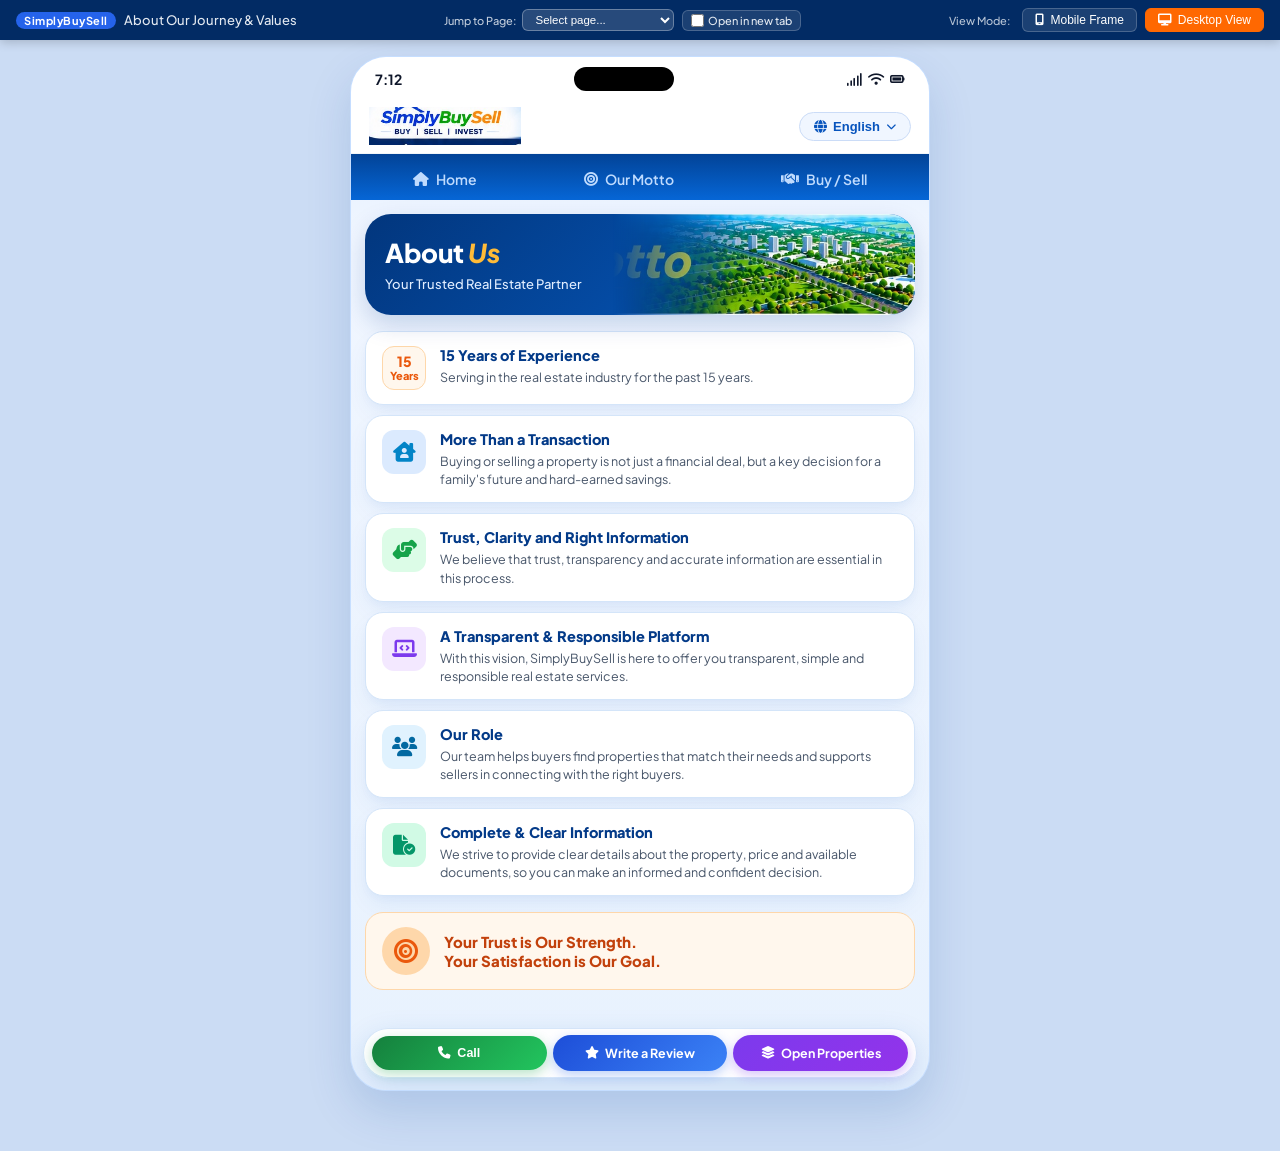
==== about.html @ e888dc88 "feat: complete SimplyBuySell website implementation with responsive pages, popups, and animations" ====
<!DOCTYPE html>
<html lang="en">
<head>
  <meta charset="UTF-8">
  <meta name="viewport" content="width=device-width, initial-scale=1.0">
  <title>About Us - SimplyBuySell</title>
  <link rel="icon" type="image/png" href="assets/images/logo.png">
  <link rel="stylesheet" href="https://cdnjs.cloudflare.com/ajax/libs/font-awesome/6.5.1/css/all.min.css">
  <link rel="stylesheet" href="assets/css/style.css">
</head>
<body>

  <!-- Viewport Switcher & Quick Navigation Bar -->
  <div class="viewport-control-bar">
    <div class="viewport-info">
      <span class="viewport-badge">SimplyBuySell</span>
      <span>About Our Journey & Values</span>
    </div>
    <div class="viewport-btns">
      <span style="font-size: 11px; opacity: 0.8; margin-right: 4px;">View Mode:</span>
      <button id="viewMobileBtn" class="view-btn">
        <i class="fa-solid fa-mobile-screen"></i> Mobile Frame
      </button>
      <button id="viewDesktopBtn" class="view-btn active">
        <i class="fa-solid fa-desktop"></i> Desktop View
      </button>
    </div>
  </div>

  <div class="app-viewport-wrapper mode-desktop">
    <div class="app-container">

      <!-- iOS Status Bar -->
      <div class="ios-status-bar">
        <span id="statusClock">9:41</span>
        <div class="dynamic-island"></div>
        <div class="status-right">
          <i class="fa-solid fa-signal"></i>
          <i class="fa-solid fa-wifi"></i>
          <i class="fa-solid fa-battery-full"></i>
        </div>
      </div>

      <!-- App Header -->
      <header class="app-header">
        <a href="index.html" class="brand-logo">
          <img src="assets/images/logo.png" alt="SimplyBuySell Logo">
        </a>
        <button onclick="openLanguageModal()" class="lang-dropdown-btn">
          <i class="fa-solid fa-globe"></i>
          <span id="selectedLangText">English</span>
          <i class="fa-solid fa-chevron-down" style="font-size: 10px;"></i>
        </button>
      </header>

      <!-- Top Nav Bar -->
      <nav class="top-nav-bar">
        <a href="index.html" class="nav-tab-item">
          <i class="fa-solid fa-house"></i> Home
        </a>
        <a href="motto.html" class="nav-tab-item">
          <i class="fa-solid fa-bullseye"></i> Our Motto
        </a>
        <a href="buy.html" class="nav-tab-item">
          <i class="fa-solid fa-handshake"></i> Buy / Sell
        </a>
      </nav>

      <!-- Page Content -->
      <main class="page-content">

        <!-- Banner Header (matches image copy 7.png) -->
        <section class="page-title-banner">
          <img src="assets/images/city-banner.png" alt="About Us" class="banner-bg-img">
          <div class="banner-content">
            <h1>About <span class="highlight">Us</span></h1>
            <p>Your Trusted Real Estate Partner</p>
          </div>
        </section>

        <!-- 6 Key Pillar Cards (matches image copy 7.png) -->
        <section class="core-values-list">
          <!-- Card 1: 15 Years of Experience -->
          <div class="value-card-item">
            <div class="value-card-icon" style="background: #fff7ed; color: #ea580c; border: 1.5px solid #fed7aa; display: flex; flex-direction: column; font-size: 11px; font-weight: 800; line-height: 1.1; padding: 2px;">
              <span style="font-size: 14px;">15</span>
              <span>Years</span>
            </div>
            <div class="value-card-text">
              <h4>15 Years of Experience</h4>
              <p>Serving in the real estate industry for the past 15 years.</p>
            </div>
          </div>

          <!-- Card 2: More Than a Transaction -->
          <div class="value-card-item">
            <div class="value-card-icon" style="background: #dbeafe; color: #0284c7;">
              <i class="fa-solid fa-house-chimney-user"></i>
            </div>
            <div class="value-card-text">
              <h4>More Than a Transaction</h4>
              <p>Buying or selling a property is not just a financial deal, but a key decision for a family's future and hard-earned savings.</p>
            </div>
          </div>

          <!-- Card 3: Trust, Clarity and Right Information -->
          <div class="value-card-item">
            <div class="value-card-icon" style="background: #dcfce7; color: #16a34a;">
              <i class="fa-solid fa-handshake-angle"></i>
            </div>
            <div class="value-card-text">
              <h4>Trust, Clarity and Right Information</h4>
              <p>We believe that trust, transparency and accurate information are essential in this process.</p>
            </div>
          </div>

          <!-- Card 4: A Transparent & Responsible Platform -->
          <div class="value-card-item">
            <div class="value-card-icon" style="background: #f3e8ff; color: #7c3aed;">
              <i class="fa-solid fa-laptop-code"></i>
            </div>
            <div class="value-card-text">
              <h4>A Transparent & Responsible Platform</h4>
              <p>With this vision, SimplyBuySell is here to offer you transparent, simple and responsible real estate services.</p>
            </div>
          </div>

          <!-- Card 5: Our Role -->
          <div class="value-card-item">
            <div class="value-card-icon" style="background: #e0f2fe; color: #0369a1;">
              <i class="fa-solid fa-users"></i>
            </div>
            <div class="value-card-text">
              <h4>Our Role</h4>
              <p>Our team helps buyers find properties that match their needs and supports sellers in connecting with the right buyers.</p>
            </div>
          </div>

          <!-- Card 6: Complete & Clear Information -->
          <div class="value-card-item">
            <div class="value-card-icon" style="background: #d1fae5; color: #059669;">
              <i class="fa-solid fa-file-circle-check"></i>
            </div>
            <div class="value-card-text">
              <h4>Complete & Clear Information</h4>
              <p>We strive to provide clear details about the property, price and available documents, so you can make an informed and confident decision.</p>
            </div>
          </div>
        </section>

        <!-- Trust Motto Target Banner (matches image copy 7.png) -->
        <section class="motto-highlight-box">
          <div style="width: 48px; height: 48px; border-radius: 50%; background: #fed7aa; display: flex; align-items: center; justify-content: center; flex-shrink: 0;">
            <i class="fa-solid fa-bullseye" style="color: #ea580c; font-size: 24px;"></i>
          </div>
          <div class="motto-highlight-text">
            <h4>Your Trust is Our Strength.<br>Your Satisfaction is Our Goal.</h4>
          </div>
        </section>

      </main>

      <!-- Bottom Floating Nav Bar -->
      <nav class="bottom-floating-nav">
        <button onclick="openCallModal()" class="bottom-nav-pill pill-call-green">
          <i class="fa-solid fa-phone"></i> Call
        </button>
        <a href="write-review.html" class="bottom-nav-pill pill-review-blue">
          <i class="fa-solid fa-star"></i> Write a Review
        </a>
        <a href="properties.html" class="bottom-nav-pill pill-properties-purple">
          <i class="fa-solid fa-layer-group"></i> Open Properties
        </a>
      </nav>

    </div>
  </div>

  <!-- Shared Modals -->
  <div id="callModal" class="modal-backdrop">
    <div class="modal-dialog-box">
      <div class="modal-header-bar">
        <h3><i class="fa-solid fa-phone-volume"></i> Contact SimplyBuySell Support</h3>
        <button onclick="closeCallModal()" class="modal-close-btn">&times;</button>
      </div>
      <div class="modal-body-scroll">
        <div class="call-options-grid">
          <a href="tel:+919876543210" class="call-option-item">
            <div class="call-option-icon phone"><i class="fa-solid fa-phone"></i></div>
            <div class="call-option-text">
              <h4>Direct Call Hotline</h4>
              <p>+91 98765 43210 (Toll-Free Instant Connect)</p>
            </div>
          </a>
        </div>
      </div>
    </div>
  </div>

  <div id="languageModal" class="modal-backdrop">
    <div class="modal-dialog-box" style="max-width: 380px;">
      <div class="modal-header-bar">
        <h3><i class="fa-solid fa-globe"></i> Select Language</h3>
        <button onclick="closeLanguageModal()" class="modal-close-btn">&times;</button>
      </div>
      <div class="modal-body-scroll">
        <button onclick="selectLanguage('English')" class="call-option-item" style="border: none; cursor: pointer; text-align: left; width: 100%;">
          <div class="call-option-icon support" style="background: #2563eb;"><i class="fa-solid fa-check"></i></div>
          <div class="call-option-text"><h4>English</h4><p>Standard International Version</p></div>
        </button>
      </div>
    </div>
  </div>

  <script src="assets/js/data.js"></script>
  <script src="assets/js/main.js"></script>
</body>
</html>
---- assets/css/style.css ----
/* SimplyBuySell Main Stylesheet */
@import url('https://fonts.googleapis.com/css2?family=Plus+Jakarta+Sans:wght@400;500;600;700;800&family=Outfit:wght@400;500;600;700;800&display=swap');

:root {
  --primary: #0754bd;
  --primary-dark: #033a88;
  --primary-light: #2563eb;
  --header-bg: linear-gradient(180deg, #024397 0%, #0666d6 100%);
  --accent-orange: #ff6801;
  --accent-orange-hover: #e65c00;
  --accent-orange-gradient: linear-gradient(90deg, #ff6b00 0%, #ff8e13 100%);
  --accent-green: #16a34a;
  --accent-green-gradient: linear-gradient(135deg, #15803d 0%, #22c55e 100%);
  --accent-purple: #7c3aed;
  --accent-purple-gradient: linear-gradient(135deg, #7c3aed 0%, #9333ea 100%);
  --bg-page: #eaf3fd;
  --bg-page-gradient: linear-gradient(180deg, #dbeaff 0%, #f0f6ff 180px, #e8f2fe 100%);
  --card-bg: #ffffff;
  --card-border: #d4e5f9;
  --card-shadow: 0 10px 25px -4px rgba(7, 84, 189, 0.08), 0 4px 10px -2px rgba(7, 84, 189, 0.04);
  --card-shadow-hover: 0 18px 35px -6px rgba(7, 84, 189, 0.14), 0 8px 16px -3px rgba(7, 84, 189, 0.08);
  --text-main: #0f172a;
  --text-muted: #64748b;
  --radius-xl: 26px;
  --radius-lg: 18px;
  --radius-md: 14px;
  --radius-pill: 9999px;
  --font-family: 'Plus Jakarta Sans', -apple-system, BlinkMacSystemFont, "Segoe UI", Roboto, sans-serif;
}

* {
  box-sizing: border-box;
  margin: 0;
  padding: 0;
}

body {
  font-family: var(--font-family);
  background: #cbdcf4;
  color: var(--text-main);
  min-height: 100vh;
  display: flex;
  flex-direction: column;
  align-items: center;
  justify-content: flex-start;
  overflow-x: hidden;
  -webkit-font-smoothing: antialiased;
}

/* Device Mode Switcher Bar */
.viewport-control-bar {
  width: 100%;
  background: #022b64;
  color: #e2e8f0;
  padding: 8px 16px;
  font-size: 13px;
  font-weight: 500;
  display: flex;
  align-items: center;
  justify-content: space-between;
  flex-wrap: wrap;
  gap: 12px;
  z-index: 999;
  box-shadow: 0 2px 10px rgba(0, 0, 0, 0.2);
}

.viewport-info {
  display: flex;
  align-items: center;
  gap: 8px;
}

.viewport-badge {
  background: #2563eb;
  color: white;
  padding: 2px 8px;
  border-radius: 12px;
  font-size: 11px;
  font-weight: 700;
  letter-spacing: 0.5px;
}

.viewport-btns {
  display: flex;
  align-items: center;
  gap: 8px;
}

.view-btn {
  background: rgba(255, 255, 255, 0.1);
  border: 1px solid rgba(255, 255, 255, 0.2);
  color: #fff;
  padding: 4px 12px;
  border-radius: 6px;
  font-size: 12px;
  cursor: pointer;
  transition: all 0.2s ease;
  display: inline-flex;
  align-items: center;
  gap: 6px;
}

.view-btn.active, .view-btn:hover {
  background: var(--accent-orange);
  border-color: var(--accent-orange);
}

/* Master App Container */
.app-viewport-wrapper {
  width: 100%;
  display: flex;
  justify-content: center;
  padding: 16px 0 60px 0;
  transition: all 0.3s ease;
}

/* Mobile Frame Simulation Mode */
.app-viewport-wrapper.mode-mobile .app-container {
  max-width: 440px;
  border-radius: 46px;
  border: 10px solid #1e293b;
  box-shadow: 0 25px 60px rgba(15, 23, 42, 0.35), 0 0 0 1px rgba(255, 255, 255, 0.1);
  overflow: hidden;
}

/* Responsive Fluid Desktop Mode */
.app-viewport-wrapper.mode-desktop .app-container {
  max-width: 580px;
  border-radius: 36px;
  box-shadow: 0 20px 45px rgba(2, 67, 151, 0.15);
  border: 1px solid rgba(190, 218, 255, 0.8);
}

/* The Core App Canvas */
.app-container {
  width: 100%;
  background: var(--bg-page-gradient);
  min-height: 900px;
  position: relative;
  overflow: hidden;
  display: flex;
  flex-direction: column;
}

/* Status Bar (iPhone aesthetic) */
.ios-status-bar {
  display: flex;
  justify-content: space-between;
  align-items: center;
  padding: 10px 24px 6px 24px;
  background: #ffffff;
  font-size: 14px;
  font-weight: 700;
  color: #0f172a;
  z-index: 50;
}

.dynamic-island {
  width: 100px;
  height: 24px;
  background: #000;
  border-radius: 20px;
}

.status-right {
  display: flex;
  align-items: center;
  gap: 6px;
  font-size: 13px;
}

/* App Header */
.app-header {
  background: #ffffff;
  padding: 10px 18px 8px 18px;
  display: flex;
  align-items: center;
  justify-content: space-between;
  border-bottom: 1px solid #f1f5f9;
}

.brand-logo {
  display: flex;
  align-items: center;
  gap: 8px;
  text-decoration: none;
}

.brand-logo img {
  height: 38px;
  width: auto;
  object-fit: contain;
}

.lang-dropdown-btn {
  display: flex;
  align-items: center;
  gap: 6px;
  padding: 6px 14px;
  background: #f0f6ff;
  border: 1px solid #cbdcf7;
  border-radius: 20px;
  color: #0754bd;
  font-size: 13px;
  font-weight: 600;
  cursor: pointer;
  transition: all 0.2s ease;
}

.lang-dropdown-btn:hover {
  background: #e2eeff;
  border-color: #9ac2fc;
}

/* Top Navigation Bar */
.top-nav-bar {
  background: var(--header-bg);
  display: flex;
  align-items: center;
  justify-content: space-around;
  padding: 10px 8px 6px 8px;
  position: relative;
  z-index: 40;
}

.nav-tab-item {
  display: flex;
  align-items: center;
  gap: 7px;
  color: #bfdbfe;
  font-size: 14px;
  font-weight: 600;
  text-decoration: none;
  padding: 6px 12px;
  border-radius: 8px;
  position: relative;
  transition: all 0.2s ease;
}

.nav-tab-item:hover {
  color: #ffffff;
}

.nav-tab-item.active {
  color: #ffffff;
}

.nav-tab-item.active::after {
  content: '';
  position: absolute;
  bottom: -6px;
  left: 10%;
  width: 80%;
  height: 3px;
  background: #ff6801;
  border-radius: 4px;
}

/* Page Content Container */
.page-content {
  padding: 14px 14px 100px 14px;
  display: flex;
  flex-direction: column;
  gap: 16px;
}

/* Main Hero Banner */
.hero-card {
  position: relative;
  background: linear-gradient(135deg, #02367d 0%, #065ec7 100%);
  border-radius: var(--radius-xl);
  overflow: hidden;
  color: #ffffff;
  padding: 22px 18px;
  min-height: 250px;
  display: flex;
  flex-direction: column;
  justify-content: space-between;
  box-shadow: 0 12px 30px rgba(3, 58, 136, 0.22);
}

.hero-bg-media {
  position: absolute;
  top: 0;
  right: 0;
  width: 58%;
  height: 100%;
  z-index: 1;
  object-fit: cover;
  border-top-right-radius: var(--radius-xl);
  border-bottom-right-radius: var(--radius-xl);
  mask-image: linear-gradient(to right, transparent 0%, black 35%);
  -webkit-mask-image: linear-gradient(to right, transparent 0%, black 35%);
}

.hero-overlay {
  position: absolute;
  inset: 0;
  z-index: 2;
  background: linear-gradient(90deg, #02367d 38%, rgba(2, 54, 125, 0.75) 65%, transparent 100%);
}

.hero-content {
  position: relative;
  z-index: 3;
  max-width: 65%;
}

.hero-title {
  font-size: 26px;
  font-weight: 800;
  line-height: 1.15;
  margin-bottom: 8px;
  letter-spacing: -0.5px;
}

.hero-title .accent {
  color: #ffbb38;
  font-style: italic;
}

.hero-subtitle {
  font-size: 13px;
  color: #dbeafe;
  line-height: 1.4;
  margin-bottom: 16px;
  font-weight: 500;
}

.hero-actions {
  display: flex;
  flex-direction: column;
  gap: 10px;
  width: 100%;
}

.trusted-badge-float {
  position: absolute;
  top: 14px;
  right: 14px;
  z-index: 4;
  background: #ffffff;
  color: #0754bd;
  padding: 6px 10px;
  border-radius: 12px;
  display: flex;
  flex-direction: column;
  align-items: center;
  font-size: 10px;
  font-weight: 800;
  text-align: center;
  box-shadow: 0 4px 15px rgba(0, 0, 0, 0.15);
  border: 1px solid #ffd166;
}

.trusted-badge-float i {
  color: #f59e0b;
  font-size: 16px;
  margin-bottom: 2px;
}

.carousel-dots {
  display: flex;
  align-items: center;
  justify-content: center;
  gap: 6px;
  margin-top: 14px;
  position: relative;
  z-index: 3;
}

.dot {
  width: 8px;
  height: 8px;
  border-radius: 50%;
  background: rgba(255, 255, 255, 0.4);
  cursor: pointer;
  transition: all 0.2s ease;
}

.dot.active {
  width: 18px;
  border-radius: 8px;
  background: var(--accent-orange);
}

/* Page Title Banners (Contact, Motto, About, Reviews, Properties) */
.page-title-banner {
  position: relative;
  background: linear-gradient(135deg, #02367d 0%, #065ec7 100%);
  border-radius: var(--radius-xl);
  overflow: hidden;
  color: #ffffff;
  padding: 22px 20px;
  box-shadow: 0 10px 25px rgba(3, 58, 136, 0.18);
}

.page-title-banner .banner-bg-img {
  position: absolute;
  top: 0;
  right: 0;
  width: 55%;
  height: 100%;
  object-fit: cover;
  z-index: 1;
  mask-image: linear-gradient(to right, transparent 0%, black 40%);
  -webkit-mask-image: linear-gradient(to right, transparent 0%, black 40%);
}

.page-title-banner .banner-content {
  position: relative;
  z-index: 3;
  max-width: 75%;
}

.page-title-banner h1 {
  font-size: 26px;
  font-weight: 800;
  letter-spacing: -0.5px;
  margin-bottom: 6px;
}

.page-title-banner h1 .highlight {
  color: #ffbb38;
  font-style: italic;
}

.page-title-banner p {
  font-size: 13px;
  color: #e0edff;
  line-height: 1.4;
  font-weight: 500;
}

/* Custom Buttons */
.btn-orange {
  display: inline-flex;
  align-items: center;
  justify-content: center;
  gap: 8px;
  background: var(--accent-orange-gradient);
  color: #ffffff;
  border: none;
  border-radius: var(--radius-pill);
  padding: 12px 22px;
  font-size: 14px;
  font-weight: 700;
  text-decoration: none;
  cursor: pointer;
  box-shadow: 0 6px 18px rgba(255, 104, 1, 0.35);
  transition: all 0.25s cubic-bezier(0.4, 0, 0.2, 1);
}

.btn-orange:hover {
  transform: translateY(-2px);
  box-shadow: 0 9px 24px rgba(255, 104, 1, 0.45);
}

.btn-orange:active {
  transform: translateY(0);
}

.btn-outline-white {
  display: inline-flex;
  align-items: center;
  justify-content: center;
  gap: 8px;
  background: rgba(255, 255, 255, 0.12);
  color: #ffffff;
  border: 1.5px solid rgba(255, 255, 255, 0.6);
  border-radius: var(--radius-pill);
  padding: 10px 20px;
  font-size: 14px;
  font-weight: 700;
  text-decoration: none;
  cursor: pointer;
  backdrop-filter: blur(4px);
  transition: all 0.2s ease;
}

.btn-outline-white:hover {
  background: #ffffff;
  color: #0754bd;
  border-color: #ffffff;
}

/* Quick 3-Card Grid (Amaravathi LPS, 2nd Pooling, Properties for Sale) */
.featured-tri-grid {
  display: grid;
  grid-template-columns: 1fr 1fr;
  gap: 10px;
}

.feat-mini-card {
  background: #ffffff;
  border: 1.5px solid #d4e5f9;
  border-radius: var(--radius-lg);
  padding: 12px;
  text-decoration: none;
  color: var(--text-main);
  box-shadow: var(--card-shadow);
  display: flex;
  flex-direction: column;
  justify-content: space-between;
  gap: 8px;
  transition: all 0.25s ease;
  position: relative;
  overflow: hidden;
}

.feat-mini-card:hover {
  transform: translateY(-2px);
  box-shadow: var(--card-shadow-hover);
  border-color: #93c5fd;
}

.feat-mini-card.full-width {
  grid-column: span 2;
  flex-direction: row;
  align-items: center;
}

.feat-mini-card img {
  width: 100%;
  height: 80px;
  object-fit: cover;
  border-radius: 12px;
}

.feat-mini-card.full-width img {
  width: 110px;
  height: 80px;
  flex-shrink: 0;
}

.feat-card-body h4 {
  font-size: 14px;
  font-weight: 800;
  color: #033a88;
  display: flex;
  align-items: center;
  gap: 6px;
  margin-bottom: 2px;
}

.feat-card-body p {
  font-size: 11.5px;
  color: #64748b;
  margin-bottom: 6px;
}

.feat-explore-link {
  font-size: 12px;
  font-weight: 700;
  color: #0754bd;
  display: inline-flex;
  align-items: center;
  gap: 4px;
}

/* About Us Section Card */
.about-preview-card {
  background: #ffffff;
  border: 1.5px solid #d4e5f9;
  border-radius: var(--radius-xl);
  padding: 16px;
  box-shadow: var(--card-shadow);
  display: flex;
  flex-direction: column;
  gap: 14px;
}

.about-preview-card .about-img-wrap {
  width: 100%;
  height: 180px;
  border-radius: 18px;
  overflow: hidden;
  position: relative;
}

.about-preview-card .about-img-wrap img {
  width: 100%;
  height: 100%;
  object-fit: cover;
}

.about-text-content {
  display: flex;
  flex-direction: column;
  gap: 8px;
}

.section-tag {
  font-size: 14px;
  font-weight: 700;
  color: #ff6801;
  display: flex;
  align-items: center;
  gap: 6px;
}

.section-tag span {
  color: #0754bd;
}

.about-title {
  font-size: 18px;
  font-weight: 800;
  color: #033a88;
  line-height: 1.3;
}

.about-desc {
  font-size: 13px;
  color: #475569;
  line-height: 1.5;
}

.about-pillars-grid {
  display: grid;
  grid-template-columns: 1fr 1fr;
  gap: 8px;
  margin-top: 6px;
}

.pillar-item {
  display: flex;
  align-items: center;
  gap: 8px;
  background: #f1f7ff;
  border: 1px solid #d9e9fd;
  border-radius: 10px;
  padding: 8px 10px;
  font-size: 12px;
  font-weight: 700;
  color: #033a88;
}

.pillar-item i {
  color: #16a34a;
  font-size: 14px;
}

/* Why Choose Us 5 Badges Row */
.why-choose-section {
  display: flex;
  flex-direction: column;
  gap: 10px;
}

.section-header-title {
  font-size: 18px;
  font-weight: 800;
  color: #033a88;
  text-align: center;
}

.section-header-title .highlight {
  color: #ff6801;
}

.badges-scroll-row {
  display: flex;
  gap: 10px;
  overflow-x: auto;
  padding-bottom: 6px;
  scrollbar-width: none;
}

.badges-scroll-row::-webkit-scrollbar {
  display: none;
}

.feature-badge-pill {
  flex: 0 0 140px;
  background: #ffffff;
  border: 1.5px solid #d4e5f9;
  border-radius: var(--radius-lg);
  padding: 14px 10px;
  text-align: center;
  box-shadow: var(--card-shadow);
  display: flex;
  flex-direction: column;
  align-items: center;
  gap: 6px;
  transition: all 0.2s ease;
}

.feature-badge-pill:hover {
  transform: translateY(-2px);
  border-color: #93c5fd;
}

.badge-icon-box {
  width: 42px;
  height: 42px;
  border-radius: 50%;
  background: #edf5ff;
  color: #0754bd;
  display: flex;
  align-items: center;
  justify-content: center;
  font-size: 18px;
}

.feature-badge-pill h5 {
  font-size: 12.5px;
  font-weight: 800;
  color: #033a88;
  line-height: 1.2;
}

.feature-badge-pill span {
  font-size: 10.5px;
  color: #64748b;
}

/* Buy / Sell Interactive Form Card */
.interactive-search-card {
  background: #ffffff;
  border: 1.5px solid #d4e5f9;
  border-radius: var(--radius-xl);
  overflow: hidden;
  box-shadow: var(--card-shadow);
}

.search-card-header {
  background: linear-gradient(135deg, #024397 0%, #0666d6 100%);
  color: white;
  padding: 16px;
  display: flex;
  align-items: center;
  justify-content: space-between;
}

.header-brand-title {
  display: flex;
  align-items: center;
  gap: 10px;
}

.header-brand-title i {
  font-size: 24px;
  color: #ffb703;
}

.header-brand-title h3 {
  font-size: 17px;
  font-weight: 800;
  line-height: 1.2;
}

.header-brand-title p {
  font-size: 11px;
  color: #bfdbfe;
}

.tab-pill-toggle {
  display: inline-flex;
  background: rgba(255, 255, 255, 0.2);
  border-radius: var(--radius-pill);
  padding: 3px;
}

.tab-pill-toggle button {
  padding: 6px 14px;
  border-radius: var(--radius-pill);
  border: none;
  font-size: 12px;
  font-weight: 700;
  cursor: pointer;
  background: transparent;
  color: #ffffff;
  transition: all 0.2s ease;
}

.tab-pill-toggle button.active {
  background: #ffffff;
  color: #0754bd;
  box-shadow: 0 2px 6px rgba(0, 0, 0, 0.15);
}

.search-form-body {
  padding: 16px;
  display: flex;
  flex-direction: column;
  gap: 12px;
}

.form-row-grid {
  display: grid;
  grid-template-columns: 1fr 1fr;
  gap: 10px;
}

.form-group {
  display: flex;
  flex-direction: column;
  gap: 4px;
}

.form-label {
  font-size: 12px;
  font-weight: 700;
  color: #1e293b;
}

.form-label .req {
  color: #ef4444;
}

.input-with-icon {
  position: relative;
  display: flex;
  align-items: center;
}

.input-with-icon i {
  position: absolute;
  left: 12px;
  color: #0754bd;
  font-size: 13px;
  pointer-events: none;
}

.custom-input, .custom-select, .custom-textarea {
  width: 100%;
  padding: 9px 12px 9px 34px;
  border: 1.5px solid #d4e5f9;
  border-radius: 12px;
  background: #f8fbff;
  font-size: 12.5px;
  color: #0f172a;
  font-family: inherit;
  outline: none;
  transition: all 0.2s ease;
}

.custom-textarea {
  padding: 10px 12px;
  min-height: 90px;
  resize: vertical;
}

.custom-input:focus, .custom-select:focus, .custom-textarea:focus {
  border-color: #0754bd;
  background: #ffffff;
  box-shadow: 0 0 0 3px rgba(7, 84, 189, 0.12);
}

/* Property Categories 4-Card Section */
.categories-grid {
  display: grid;
  grid-template-columns: repeat(4, 1fr);
  gap: 8px;
}

.category-card {
  position: relative;
  border-radius: 16px;
  overflow: hidden;
  height: 125px;
  text-decoration: none;
  box-shadow: var(--card-shadow);
  display: flex;
  align-items: flex-end;
  border: 1px solid #d4e5f9;
  transition: all 0.25s ease;
}

.category-card:hover {
  transform: translateY(-2px);
  box-shadow: var(--card-shadow-hover);
}

.category-card img {
  position: absolute;
  inset: 0;
  width: 100%;
  height: 100%;
  object-fit: cover;
}

.category-card-overlay {
  position: absolute;
  inset: 0;
  background: linear-gradient(180deg, transparent 40%, rgba(2, 43, 100, 0.88) 100%);
  z-index: 1;
}

.category-info {
  position: relative;
  z-index: 2;
  width: 100%;
  padding: 8px 6px;
  display: flex;
  align-items: center;
  justify-content: space-between;
  color: #ffffff;
}

.category-name {
  font-size: 12px;
  font-weight: 800;
}

.category-btn-circle {
  width: 20px;
  height: 20px;
  border-radius: 50%;
  background: #ffffff;
  color: #0754bd;
  display: flex;
  align-items: center;
  justify-content: center;
  font-size: 9px;
}

/* Happy Customers Testimonials Carousel Card */
.testimonials-card {
  background: #ffffff;
  border: 1.5px solid #d4e5f9;
  border-radius: var(--radius-xl);
  padding: 16px;
  box-shadow: var(--card-shadow);
}

.testimonials-header {
  text-align: center;
  margin-bottom: 14px;
}

.testimonials-header h3 {
  font-size: 18px;
  font-weight: 800;
  color: #033a88;
}

.testimonials-slider {
  display: flex;
  align-items: center;
  gap: 8px;
  position: relative;
}

.slider-arrow-btn {
  width: 32px;
  height: 32px;
  border-radius: 50%;
  background: #ffffff;
  border: 1.5px solid #cbdcf7;
  color: #0754bd;
  display: flex;
  align-items: center;
  justify-content: center;
  cursor: pointer;
  flex-shrink: 0;
  transition: all 0.2s ease;
  box-shadow: 0 2px 6px rgba(0, 0, 0, 0.08);
}

.slider-arrow-btn:hover {
  background: #0754bd;
  color: #ffffff;
}

.testimonials-track-wrap {
  flex: 1;
  overflow: hidden;
}

.testimonial-slide {
  display: none;
  flex-direction: column;
  align-items: center;
  text-align: center;
  gap: 8px;
  animation: fadeIn 0.3s ease;
}

.testimonial-slide.active {
  display: flex;
}

.testimonial-avatar {
  width: 64px;
  height: 64px;
  border-radius: 50%;
  object-fit: cover;
  border: 3px solid #2563eb;
  box-shadow: 0 4px 10px rgba(7, 84, 189, 0.2);
}

.star-rating-row {
  color: #f59e0b;
  font-size: 13px;
  display: flex;
  gap: 2px;
}

.testimonial-quote {
  font-size: 13.5px;
  font-weight: 600;
  color: #1e293b;
  line-height: 1.4;
  font-style: italic;
}

.testimonial-author {
  font-size: 12px;
  font-weight: 700;
  color: #64748b;
}

/* Property Listings Grid (Open Properties page) */
.properties-filter-bar {
  background: #ffffff;
  border: 1.5px solid #d4e5f9;
  border-radius: var(--radius-lg);
  padding: 10px 12px;
  display: flex;
  flex-direction: column;
  gap: 8px;
  box-shadow: var(--card-shadow);
}

.search-input-wrap {
  position: relative;
  display: flex;
  align-items: center;
}

.search-input-wrap i {
  position: absolute;
  left: 12px;
  color: #0754bd;
}

.search-input-wrap input {
  width: 100%;
  padding: 8px 12px 8px 34px;
  border-radius: 10px;
  border: 1px solid #d4e5f9;
  background: #f8fbff;
  font-size: 13px;
  outline: none;
}

.filters-row {
  display: grid;
  grid-template-columns: 1fr 1fr 1fr;
  gap: 6px;
}

.filter-select {
  padding: 6px 8px;
  font-size: 11.5px;
  border-radius: 8px;
  border: 1px solid #d4e5f9;
  background: #f8fbff;
  color: #0f172a;
  outline: none;
}

.property-cards-grid {
  display: grid;
  grid-template-columns: 1fr 1fr;
  gap: 12px;
}

.property-card-item {
  background: #ffffff;
  border: 1.5px solid #d4e5f9;
  border-radius: var(--radius-lg);
  overflow: hidden;
  box-shadow: var(--card-shadow);
  display: flex;
  flex-direction: column;
  transition: all 0.25s ease;
  position: relative;
}

.property-card-item:hover {
  transform: translateY(-3px);
  box-shadow: var(--card-shadow-hover);
  border-color: #93c5fd;
}

.prop-img-box {
  position: relative;
  width: 100%;
  height: 120px;
  overflow: hidden;
}

.prop-img-box img {
  width: 100%;
  height: 100%;
  object-fit: cover;
  transition: transform 0.3s ease;
}

.property-card-item:hover .prop-img-box img {
  transform: scale(1.05);
}

.prop-tag {
  position: absolute;
  top: 8px;
  left: 8px;
  padding: 3px 8px;
  border-radius: 12px;
  font-size: 10px;
  font-weight: 800;
  color: white;
  display: inline-flex;
  align-items: center;
  gap: 4px;
  box-shadow: 0 2px 6px rgba(0, 0, 0, 0.2);
}

.prop-tag.green {
  background: #16a34a;
}

.prop-tag.blue {
  background: #0284c7;
}

.prop-tag.orange {
  background: #ea580c;
}

.prop-fav-btn {
  position: absolute;
  top: 8px;
  right: 8px;
  width: 26px;
  height: 26px;
  border-radius: 50%;
  background: rgba(255, 255, 255, 0.9);
  border: none;
  color: #64748b;
  display: flex;
  align-items: center;
  justify-content: center;
  cursor: pointer;
  transition: all 0.2s ease;
  font-size: 12px;
}

.prop-fav-btn.active, .prop-fav-btn:hover {
  color: #ef4444;
  background: #ffffff;
}

.prop-details-box {
  padding: 10px;
  display: flex;
  flex-direction: column;
  gap: 4px;
  flex: 1;
  justify-content: space-between;
}

.prop-title {
  font-size: 13.5px;
  font-weight: 800;
  color: #0f172a;
}

.prop-location {
  font-size: 11px;
  color: #64748b;
  display: flex;
  align-items: center;
  gap: 4px;
}

.prop-price {
  font-size: 14px;
  font-weight: 800;
  color: #0754bd;
  margin-top: 2px;
}

.prop-specs {
  font-size: 10.5px;
  color: #475569;
  display: flex;
  align-items: center;
  gap: 4px;
}

.prop-rating-row {
  display: flex;
  align-items: center;
  gap: 4px;
  font-size: 10.5px;
  color: #64748b;
}

.prop-rating-row i {
  color: #f59e0b;
}

.btn-view-details {
  display: inline-flex;
  align-items: center;
  justify-content: center;
  gap: 4px;
  background: #0754bd;
  color: #ffffff;
  border: none;
  border-radius: var(--radius-pill);
  padding: 6px 10px;
  font-size: 11.5px;
  font-weight: 700;
  cursor: pointer;
  margin-top: 6px;
  text-decoration: none;
  transition: all 0.2s ease;
}

.btn-view-details:hover {
  background: #033a88;
}

/* Pagination Control */
.pagination-wrap {
  display: flex;
  align-items: center;
  justify-content: center;
  gap: 6px;
  margin-top: 10px;
}

.page-num-btn {
  width: 32px;
  height: 32px;
  border-radius: 50%;
  border: 1px solid #cbdcf7;
  background: #ffffff;
  color: #0754bd;
  font-size: 12px;
  font-weight: 700;
  display: flex;
  align-items: center;
  justify-content: center;
  cursor: pointer;
  transition: all 0.2s ease;
}

.page-num-btn.active, .page-num-btn:hover {
  background: #0754bd;
  color: #ffffff;
  border-color: #0754bd;
}

/* Dream CTA Card */
.dream-cta-card {
  background: linear-gradient(135deg, #edf5ff 0%, #dcecfe 100%);
  border: 1.5px solid #b9d8fc;
  border-radius: var(--radius-xl);
  padding: 16px;
  display: flex;
  align-items: center;
  justify-content: space-between;
  gap: 12px;
}

.dream-cta-text h4 {
  font-size: 15px;
  font-weight: 800;
  color: #033a88;
}

.dream-cta-text p {
  font-size: 12px;
  color: #475569;
}

/* List / Pillar Cards (Motto and About Us pages) */
.core-values-list {
  display: flex;
  flex-direction: column;
  gap: 10px;
}

.value-card-item {
  background: #ffffff;
  border: 1.5px solid #d4e5f9;
  border-radius: var(--radius-lg);
  padding: 14px 16px;
  box-shadow: var(--card-shadow);
  display: flex;
  align-items: flex-start;
  gap: 14px;
  transition: all 0.2s ease;
}

.value-card-item:hover {
  transform: translateY(-2px);
  border-color: #93c5fd;
  box-shadow: var(--card-shadow-hover);
}

.value-card-icon {
  width: 44px;
  height: 44px;
  border-radius: 12px;
  background: #edf5ff;
  color: #0754bd;
  display: flex;
  align-items: center;
  justify-content: center;
  font-size: 20px;
  flex-shrink: 0;
}

.value-card-text h4 {
  font-size: 14.5px;
  font-weight: 800;
  color: #033a88;
  margin-bottom: 4px;
}

.value-card-text p {
  font-size: 12.5px;
  color: #475569;
  line-height: 1.45;
}

/* Trust Motto Target Card */
.motto-highlight-box {
  background: #fff7ed;
  border: 1.5px solid #fed7aa;
  border-radius: var(--radius-lg);
  padding: 14px 16px;
  display: flex;
  align-items: center;
  gap: 14px;
}

.motto-highlight-box i {
  font-size: 32px;
  color: #ea580c;
}

.motto-highlight-text h4 {
  font-size: 15px;
  font-weight: 800;
  color: #c2410c;
  line-height: 1.3;
}

/* Reviews Stats 4-Item Grid */
.reviews-stats-grid {
  display: grid;
  grid-template-columns: repeat(4, 1fr);
  gap: 8px;
}

.stat-item-box {
  background: #ffffff;
  border: 1.5px solid #d4e5f9;
  border-radius: var(--radius-md);
  padding: 12px 6px;
  text-align: center;
  box-shadow: var(--card-shadow);
}

.stat-item-box i {
  color: #0754bd;
  font-size: 18px;
  margin-bottom: 4px;
}

.stat-item-box h4 {
  font-size: 14px;
  font-weight: 800;
  color: #033a88;
}

.stat-item-box span {
  font-size: 10px;
  color: #64748b;
  font-weight: 600;
}

/* Dedicated Customer Reviews Cards */
.review-full-card {
  background: #ffffff;
  border: 1.5px solid #d4e5f9;
  border-radius: var(--radius-lg);
  padding: 14px 16px;
  box-shadow: var(--card-shadow);
  display: flex;
  gap: 14px;
  position: relative;
  transition: all 0.2s ease;
}

.review-full-card:hover {
  transform: translateY(-2px);
  border-color: #93c5fd;
}

.review-full-card .rev-avatar {
  width: 50px;
  height: 50px;
  border-radius: 50%;
  object-fit: cover;
  flex-shrink: 0;
  border: 2px solid #0754bd;
}

.review-card-content {
  flex: 1;
  display: flex;
  flex-direction: column;
  gap: 4px;
}

.rev-header {
  display: flex;
  align-items: center;
  justify-content: space-between;
}

.rev-name {
  font-size: 14px;
  font-weight: 800;
  color: #0f172a;
}

.rev-stars {
  display: flex;
  align-items: center;
  gap: 4px;
  font-size: 12px;
  color: #f59e0b;
  font-weight: 700;
}

.rev-quote {
  font-size: 12.5px;
  color: #475569;
  line-height: 1.45;
  font-style: italic;
}

/* Multi-Step Buy / Sell Form Specifics */
.step-selection-card {
  background: #ffffff;
  border: 1.5px solid #d4e5f9;
  border-radius: var(--radius-lg);
  padding: 14px;
  box-shadow: var(--card-shadow);
  display: flex;
  flex-direction: column;
  gap: 10px;
}

.step-label {
  display: flex;
  align-items: center;
  gap: 8px;
  font-size: 14px;
  font-weight: 800;
  color: #033a88;
}

.step-num-badge {
  width: 22px;
  height: 22px;
  border-radius: 50%;
  background: #0754bd;
  color: white;
  display: inline-flex;
  align-items: center;
  justify-content: center;
  font-size: 12px;
}

.prop-type-choice-grid {
  display: grid;
  grid-template-columns: 1fr 1fr;
  gap: 10px;
}

.prop-choice-card {
  border: 2px solid #d4e5f9;
  border-radius: 14px;
  padding: 8px;
  display: flex;
  align-items: center;
  gap: 8px;
  cursor: pointer;
  transition: all 0.2s ease;
  background: #ffffff;
}

.prop-choice-card.active, .prop-choice-card:hover {
  border-color: #ff6801;
  background: #fffbf7;
}

.prop-choice-card img {
  width: 50px;
  height: 40px;
  border-radius: 8px;
  object-fit: cover;
}

.prop-choice-title {
  font-size: 12px;
  font-weight: 800;
  color: #0f172a;
  flex: 1;
}

.prop-choice-radio {
  width: 16px;
  height: 16px;
  border-radius: 50%;
  border: 2px solid #cbd5e1;
  display: flex;
  align-items: center;
  justify-content: center;
}

.prop-choice-card.active .prop-choice-radio {
  border-color: #ff6801;
}

.prop-choice-card.active .prop-choice-radio::after {
  content: '';
  width: 8px;
  height: 8px;
  border-radius: 50%;
  background: #ff6801;
}

/* Action Switcher (Buy / Rent / Sell) */
.action-toggle-row {
  display: grid;
  grid-template-columns: 1fr 1fr;
  gap: 10px;
}

.action-btn-tab {
  display: flex;
  align-items: center;
  justify-content: center;
  gap: 8px;
  padding: 10px;
  border-radius: 12px;
  border: 1.5px solid #d4e5f9;
  background: #ffffff;
  color: #475569;
  font-size: 13px;
  font-weight: 700;
  cursor: pointer;
  transition: all 0.2s ease;
  text-decoration: none;
}

.action-btn-tab.active {
  background: linear-gradient(135deg, #02367d 0%, #065ec7 100%);
  color: #ffffff;
  border-color: #02367d;
  box-shadow: 0 4px 12px rgba(2, 54, 125, 0.25);
}

.form-sub-header {
  font-size: 13px;
  font-weight: 800;
  color: #033a88;
  display: flex;
  align-items: center;
  gap: 6px;
  margin-top: 4px;
}

.radio-inline-group {
  display: flex;
  align-items: center;
  gap: 16px;
}

.custom-radio-label {
  display: flex;
  align-items: center;
  gap: 6px;
  font-size: 12.5px;
  font-weight: 600;
  cursor: pointer;
  color: #334155;
}

.checkbox-multi-grid {
  display: grid;
  grid-template-columns: 1fr 1fr;
  gap: 8px;
}

.custom-checkbox-label {
  display: flex;
  align-items: center;
  gap: 6px;
  font-size: 11.5px;
  font-weight: 600;
  color: #475569;
  cursor: pointer;
}

.info-note-box {
  background: #ecfdf5;
  border: 1.5px solid #a7f3d0;
  border-radius: var(--radius-lg);
  padding: 10px 14px;
  display: flex;
  align-items: flex-start;
  gap: 10px;
  font-size: 11.5px;
  color: #065f46;
  line-height: 1.4;
}

.info-note-box i {
  color: #10b981;
  font-size: 16px;
  margin-top: 2px;
}

/* Floating Bottom Navigation Bar */
.bottom-floating-nav {
  position: absolute;
  bottom: 12px;
  left: 12px;
  right: 12px;
  z-index: 80;
  background: rgba(255, 255, 255, 0.92);
  backdrop-filter: blur(20px);
  -webkit-backdrop-filter: blur(20px);
  border: 1.5px solid rgba(212, 229, 249, 0.95);
  border-radius: 40px;
  padding: 6px 8px;
  display: flex;
  align-items: center;
  justify-content: space-between;
  gap: 6px;
  box-shadow: 0 10px 30px rgba(7, 84, 189, 0.16);
}

.bottom-nav-pill {
  flex: 1;
  display: flex;
  align-items: center;
  justify-content: center;
  gap: 6px;
  padding: 10px 8px;
  border-radius: 30px;
  font-size: 12.5px;
  font-weight: 700;
  text-decoration: none;
  cursor: pointer;
  border: none;
  transition: all 0.25s ease;
  white-space: nowrap;
}

.pill-contact {
  background: #ffffff;
  color: #0754bd;
  border: 1px solid #d4e5f9;
}

.pill-contact:hover {
  background: #f0f7ff;
}

.pill-call-green {
  background: var(--accent-green-gradient);
  color: #ffffff;
  box-shadow: 0 4px 12px rgba(22, 163, 74, 0.3);
}

.pill-call-green:hover {
  transform: translateY(-1px);
  box-shadow: 0 6px 16px rgba(22, 163, 74, 0.4);
}

.pill-review-blue {
  background: linear-gradient(135deg, #1d4ed8 0%, #3b82f6 100%);
  color: #ffffff;
  box-shadow: 0 4px 12px rgba(37, 99, 235, 0.3);
}

.pill-review-blue:hover {
  transform: translateY(-1px);
  box-shadow: 0 6px 16px rgba(37, 99, 235, 0.4);
}

.pill-properties-purple {
  background: var(--accent-purple-gradient);
  color: #ffffff;
  box-shadow: 0 4px 12px rgba(124, 58, 237, 0.3);
}

.pill-properties-purple:hover {
  transform: translateY(-1px);
  box-shadow: 0 6px 16px rgba(124, 58, 237, 0.4);
}

/* Modal Popup Framework */
.modal-backdrop {
  position: fixed;
  inset: 0;
  background: rgba(15, 23, 42, 0.65);
  backdrop-filter: blur(6px);
  z-index: 9999;
  display: none;
  align-items: center;
  justify-content: center;
  padding: 16px;
  animation: fadeIn 0.2s ease;
}

.modal-backdrop.open {
  display: flex;
}

.modal-dialog-box {
  background: #ffffff;
  width: 100%;
  max-width: 480px;
  border-radius: var(--radius-xl);
  overflow: hidden;
  box-shadow: 0 25px 50px -12px rgba(0, 0, 0, 0.3);
  animation: slideUp 0.3s cubic-bezier(0.16, 1, 0.3, 1);
  display: flex;
  flex-direction: column;
  max-height: 90vh;
}

.modal-header-bar {
  padding: 16px 20px;
  background: linear-gradient(135deg, #024397 0%, #0666d6 100%);
  color: white;
  display: flex;
  align-items: center;
  justify-content: space-between;
}

.modal-header-bar h3 {
  font-size: 16px;
  font-weight: 800;
  display: flex;
  align-items: center;
  gap: 8px;
}

.modal-close-btn {
  background: rgba(255, 255, 255, 0.2);
  border: none;
  color: white;
  width: 28px;
  height: 28px;
  border-radius: 50%;
  cursor: pointer;
  display: flex;
  align-items: center;
  justify-content: center;
  font-size: 14px;
  transition: all 0.2s ease;
}

.modal-close-btn:hover {
  background: rgba(255, 255, 255, 0.35);
}

.modal-body-scroll {
  padding: 20px;
  overflow-y: auto;
  display: flex;
  flex-direction: column;
  gap: 16px;
}

/* Call Modal Options */
.call-options-grid {
  display: flex;
  flex-direction: column;
  gap: 10px;
}

.call-option-item {
  display: flex;
  align-items: center;
  gap: 14px;
  padding: 12px 14px;
  background: #f8fbff;
  border: 1.5px solid #d4e5f9;
  border-radius: 14px;
  text-decoration: none;
  color: inherit;
  transition: all 0.2s ease;
}

.call-option-item:hover {
  background: #eef5ff;
  border-color: #0754bd;
  transform: translateX(4px);
}

.call-option-icon {
  width: 44px;
  height: 44px;
  border-radius: 12px;
  display: flex;
  align-items: center;
  justify-content: center;
  font-size: 20px;
  color: white;
}

.call-option-icon.phone {
  background: #16a34a;
}

.call-option-icon.whatsapp {
  background: #25d366;
}

.call-option-icon.support {
  background: #0284c7;
}

.call-option-text h4 {
  font-size: 14px;
  font-weight: 800;
  color: #0f172a;
}

.call-option-text p {
  font-size: 12px;
  color: #64748b;
}

/* Interactive Star Rating Selector */
.interactive-stars-picker {
  display: flex;
  gap: 10px;
  font-size: 28px;
  color: #cbd5e1;
  cursor: pointer;
}

.interactive-stars-picker i {
  transition: all 0.2s ease;
}

.interactive-stars-picker i.selected,
.interactive-stars-picker i.hovered {
  color: #f59e0b;
}

/* Character Counter */
.char-counter-text {
  font-size: 11px;
  color: #94a3b8;
  text-align: right;
  margin-top: -8px;
}

/* Toast Notification */
.toast-notice {
  position: fixed;
  top: 60px;
  right: 20px;
  background: #0f172a;
  color: #ffffff;
  padding: 12px 20px;
  border-radius: 14px;
  font-size: 13px;
  font-weight: 600;
  display: flex;
  align-items: center;
  gap: 10px;
  box-shadow: 0 10px 25px rgba(0, 0, 0, 0.2);
  z-index: 10000;
  opacity: 0;
  transform: translateY(-20px);
  transition: all 0.3s ease;
  pointer-events: none;
}

.toast-notice.show {
  opacity: 1;
  transform: translateY(0);
}

.toast-notice.success i {
  color: #22c55e;
}

.toast-notice.info i {
  color: #38bdf8;
}

/* Keyframe Animations */
@keyframes fadeIn {
  from { opacity: 0; }
  to { opacity: 1; }
}

@keyframes slideUp {
  from {
    opacity: 0;
    transform: translateY(30px);
  }
  to {
    opacity: 1;
    transform: translateY(0);
  }
}

/* Responsive adjustments */
@media (max-width: 640px) {
  body {
    background: var(--bg-page-gradient);
  }
  .app-viewport-wrapper {
    padding: 0 0 40px 0;
  }
  .app-viewport-wrapper.mode-mobile .app-container,
  .app-viewport-wrapper.mode-desktop .app-container {
    max-width: 100%;
    border-radius: 0;
    border: none;
    box-shadow: none;
  }
}
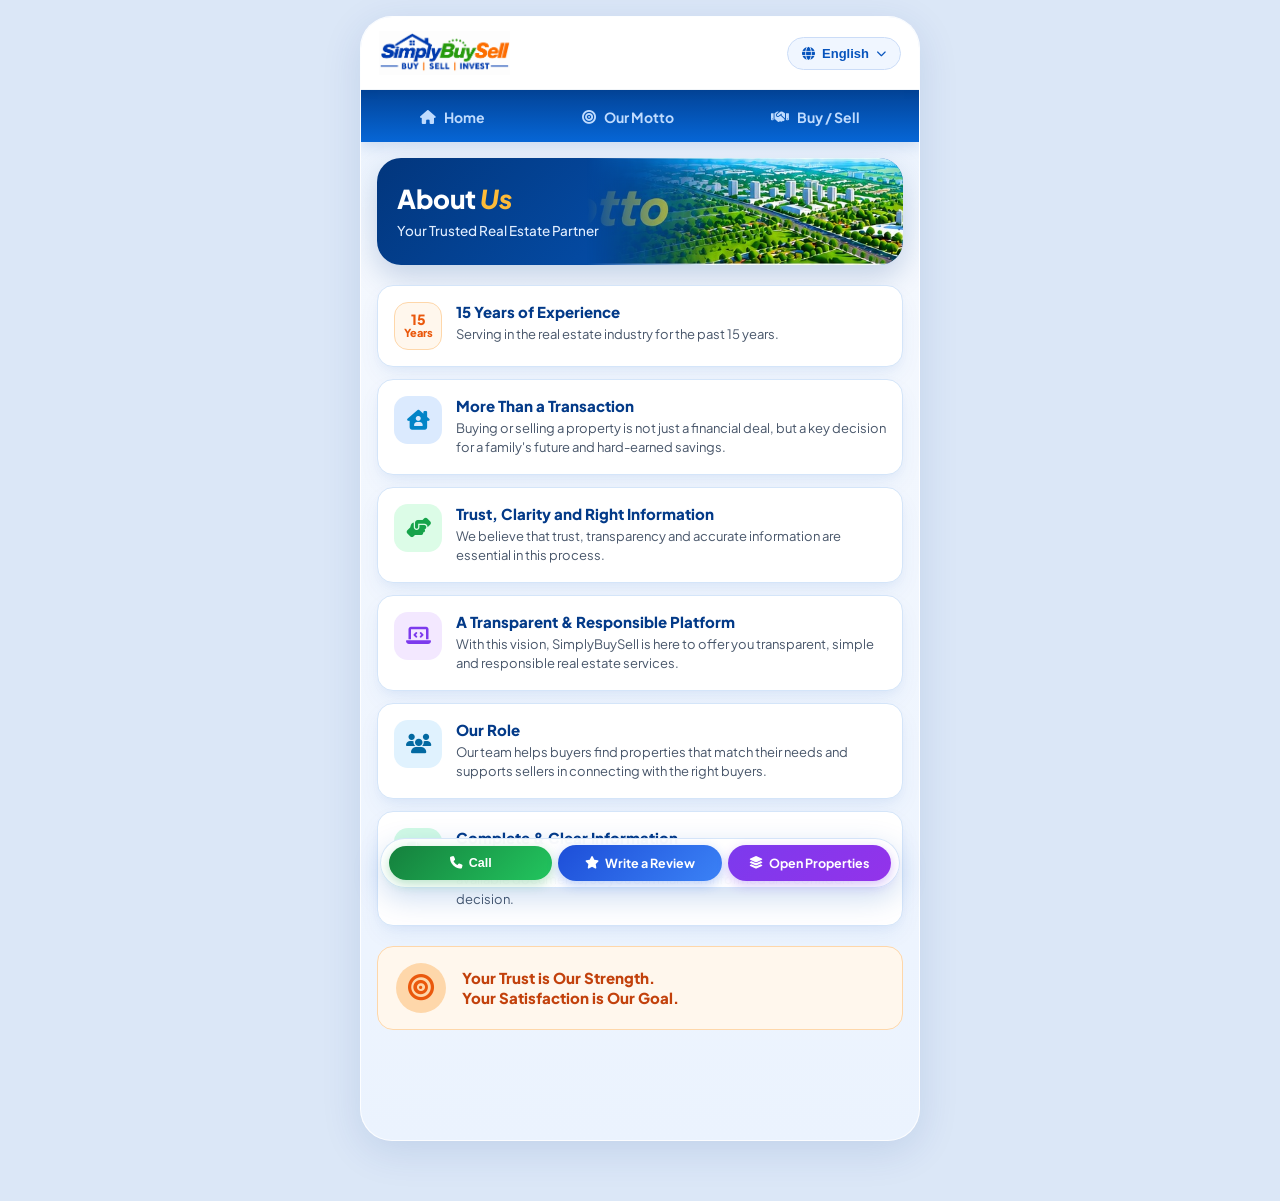
==== commit ef9b3434: "feat: grand level design overhaul, 4 rotating hero slides, new logo, instant i18n Telugu/Hindi/Engli" ====
--- a/about.html
+++ b/about.html
@@ -10,38 +10,10 @@
 </head>
 <body>
 
-  <!-- Viewport Switcher & Quick Navigation Bar -->
-  <div class="viewport-control-bar">
-    <div class="viewport-info">
-      <span class="viewport-badge">SimplyBuySell</span>
-      <span>About Our Journey & Values</span>
-    </div>
-    <div class="viewport-btns">
-      <span style="font-size: 11px; opacity: 0.8; margin-right: 4px;">View Mode:</span>
-      <button id="viewMobileBtn" class="view-btn">
-        <i class="fa-solid fa-mobile-screen"></i> Mobile Frame
-      </button>
-      <button id="viewDesktopBtn" class="view-btn active">
-        <i class="fa-solid fa-desktop"></i> Desktop View
-      </button>
-    </div>
-  </div>
-
-  <div class="app-viewport-wrapper mode-desktop">
+  <div class="app-viewport-wrapper">
     <div class="app-container">
 
-      <!-- iOS Status Bar -->
-      <div class="ios-status-bar">
-        <span id="statusClock">9:41</span>
-        <div class="dynamic-island"></div>
-        <div class="status-right">
-          <i class="fa-solid fa-signal"></i>
-          <i class="fa-solid fa-wifi"></i>
-          <i class="fa-solid fa-battery-full"></i>
-        </div>
-      </div>
-
-      <!-- App Header -->
+      <!-- Main App Header -->
       <header class="app-header">
         <a href="index.html" class="brand-logo">
           <img src="assets/images/logo.png" alt="SimplyBuySell Logo">
@@ -56,21 +28,24 @@
       <!-- Top Nav Bar -->
       <nav class="top-nav-bar">
         <a href="index.html" class="nav-tab-item">
-          <i class="fa-solid fa-house"></i> Home
+          <i class="fa-solid fa-house"></i>
+          <span data-i18n="nav_home">Home</span>
         </a>
         <a href="motto.html" class="nav-tab-item">
-          <i class="fa-solid fa-bullseye"></i> Our Motto
+          <i class="fa-solid fa-bullseye"></i>
+          <span data-i18n="nav_motto">Our Motto</span>
         </a>
         <a href="buy.html" class="nav-tab-item">
-          <i class="fa-solid fa-handshake"></i> Buy / Sell
+          <i class="fa-solid fa-handshake"></i>
+          <span data-i18n="nav_buy_sell">Buy / Sell</span>
         </a>
       </nav>
 
       <!-- Page Content -->
       <main class="page-content">
 
-        <!-- Banner Header (matches image copy 7.png) -->
-        <section class="page-title-banner">
+        <!-- Banner Header -->
+        <section class="page-title-banner reveal-on-scroll">
           <img src="assets/images/city-banner.png" alt="About Us" class="banner-bg-img">
           <div class="banner-content">
             <h1>About <span class="highlight">Us</span></h1>
@@ -78,8 +53,8 @@
           </div>
         </section>
 
-        <!-- 6 Key Pillar Cards (matches image copy 7.png) -->
-        <section class="core-values-list">
+        <!-- 6 Key Pillar Cards -->
+        <section class="core-values-list reveal-on-scroll">
           <!-- Card 1: 15 Years of Experience -->
           <div class="value-card-item">
             <div class="value-card-icon" style="background: #fff7ed; color: #ea580c; border: 1.5px solid #fed7aa; display: flex; flex-direction: column; font-size: 11px; font-weight: 800; line-height: 1.1; padding: 2px;">
@@ -148,10 +123,10 @@
           </div>
         </section>
 
-        <!-- Trust Motto Target Banner (matches image copy 7.png) -->
-        <section class="motto-highlight-box">
-          <div style="width: 48px; height: 48px; border-radius: 50%; background: #fed7aa; display: flex; align-items: center; justify-content: center; flex-shrink: 0;">
-            <i class="fa-solid fa-bullseye" style="color: #ea580c; font-size: 24px;"></i>
+        <!-- Trust Motto Target Banner -->
+        <section class="motto-highlight-box reveal-on-scroll">
+          <div style="width: 50px; height: 50px; border-radius: 50%; background: #fed7aa; display: flex; align-items: center; justify-content: center; flex-shrink: 0;">
+            <i class="fa-solid fa-bullseye" style="color: #ea580c; font-size: 26px;"></i>
           </div>
           <div class="motto-highlight-text">
             <h4>Your Trust is Our Strength.<br>Your Satisfaction is Our Goal.</h4>
@@ -160,7 +135,7 @@
 
       </main>
 
-      <!-- Bottom Floating Nav Bar -->
+      <!-- Bottom Floating Nav Dock -->
       <nav class="bottom-floating-nav">
         <button onclick="openCallModal()" class="bottom-nav-pill pill-call-green">
           <i class="fa-solid fa-phone"></i> Call
@@ -177,10 +152,35 @@
   </div>
 
   <!-- Shared Modals -->
+  <div id="languageModal" class="modal-backdrop">
+    <div class="modal-dialog-box" style="max-width: 380px;">
+      <div class="modal-header-bar">
+        <h3><i class="fa-solid fa-globe"></i> Select Language</h3>
+        <button onclick="closeLanguageModal()" class="modal-close-btn">&times;</button>
+      </div>
+      <div class="modal-body-scroll">
+        <div style="display: flex; flex-direction: column; gap: 10px;">
+          <button onclick="selectLanguage('en', 'English')" class="call-option-item" style="border: none; cursor: pointer; text-align: left; width: 100%;">
+            <div class="call-option-icon support" style="background: #2563eb;"><i class="fa-solid fa-check"></i></div>
+            <div class="call-option-text"><h4>English</h4><p>Standard International Version</p></div>
+          </button>
+          <button onclick="selectLanguage('te', 'తెలుగు (Telugu)')" class="call-option-item" style="border: none; cursor: pointer; text-align: left; width: 100%;">
+            <div class="call-option-icon support" style="background: #ea580c;"><i class="fa-solid fa-language"></i></div>
+            <div class="call-option-text"><h4>తెలుగు (Telugu)</h4><p>ఆంధ్రప్రదేశ్ & తెలంగాణ రియల్ ఎస్టేట్</p></div>
+          </button>
+          <button onclick="selectLanguage('hi', 'हिन्दी (Hindi)')" class="call-option-item" style="border: none; cursor: pointer; text-align: left; width: 100%;">
+            <div class="call-option-icon support" style="background: #16a34a;"><i class="fa-solid fa-language"></i></div>
+            <div class="call-option-text"><h4>हिन्दी (Hindi)</h4><p>भारत भर में रियल एस्टेट सेवाएं</p></div>
+          </button>
+        </div>
+      </div>
+    </div>
+  </div>
+
   <div id="callModal" class="modal-backdrop">
     <div class="modal-dialog-box">
       <div class="modal-header-bar">
-        <h3><i class="fa-solid fa-phone-volume"></i> Contact SimplyBuySell Support</h3>
+        <h3><i class="fa-solid fa-phone-volume"></i> SimplyBuySell Support</h3>
         <button onclick="closeCallModal()" class="modal-close-btn">&times;</button>
       </div>
       <div class="modal-body-scroll">
@@ -197,22 +197,8 @@
     </div>
   </div>
 
-  <div id="languageModal" class="modal-backdrop">
-    <div class="modal-dialog-box" style="max-width: 380px;">
-      <div class="modal-header-bar">
-        <h3><i class="fa-solid fa-globe"></i> Select Language</h3>
-        <button onclick="closeLanguageModal()" class="modal-close-btn">&times;</button>
-      </div>
-      <div class="modal-body-scroll">
-        <button onclick="selectLanguage('English')" class="call-option-item" style="border: none; cursor: pointer; text-align: left; width: 100%;">
-          <div class="call-option-icon support" style="background: #2563eb;"><i class="fa-solid fa-check"></i></div>
-          <div class="call-option-text"><h4>English</h4><p>Standard International Version</p></div>
-        </button>
-      </div>
-    </div>
-  </div>
-
   <script src="assets/js/data.js"></script>
+  <script src="assets/js/i18n.js"></script>
   <script src="assets/js/main.js"></script>
 </body>
 </html>
--- a/assets/css/style.css
+++ b/assets/css/style.css
@@ -13,17 +13,17 @@
   --accent-green-gradient: linear-gradient(135deg, #15803d 0%, #22c55e 100%);
   --accent-purple: #7c3aed;
   --accent-purple-gradient: linear-gradient(135deg, #7c3aed 0%, #9333ea 100%);
-  --bg-page: #eaf3fd;
-  --bg-page-gradient: linear-gradient(180deg, #dbeaff 0%, #f0f6ff 180px, #e8f2fe 100%);
+  --bg-page: #edf4fe;
+  --bg-page-gradient: linear-gradient(180deg, #e3effd 0%, #f4f8fe 250px, #ebf3fe 100%);
   --card-bg: #ffffff;
   --card-border: #d4e5f9;
   --card-shadow: 0 10px 25px -4px rgba(7, 84, 189, 0.08), 0 4px 10px -2px rgba(7, 84, 189, 0.04);
   --card-shadow-hover: 0 18px 35px -6px rgba(7, 84, 189, 0.14), 0 8px 16px -3px rgba(7, 84, 189, 0.08);
   --text-main: #0f172a;
   --text-muted: #64748b;
-  --radius-xl: 26px;
-  --radius-lg: 18px;
-  --radius-md: 14px;
+  --radius-xl: 24px;
+  --radius-lg: 16px;
+  --radius-md: 12px;
   --radius-pill: 9999px;
   --font-family: 'Plus Jakarta Sans', -apple-system, BlinkMacSystemFont, "Segoe UI", Roboto, sans-serif;
 }
@@ -34,9 +34,13 @@
   padding: 0;
 }
 
+html {
+  scroll-behavior: smooth;
+}
+
 body {
   font-family: var(--font-family);
-  background: #cbdcf4;
+  background: #dbe7f7;
   color: var(--text-main);
   min-height: 100vh;
   display: flex;
@@ -47,169 +51,83 @@
   -webkit-font-smoothing: antialiased;
 }
 
-/* Device Mode Switcher Bar */
-.viewport-control-bar {
-  width: 100%;
-  background: #022b64;
-  color: #e2e8f0;
-  padding: 8px 16px;
-  font-size: 13px;
-  font-weight: 500;
-  display: flex;
-  align-items: center;
-  justify-content: space-between;
-  flex-wrap: wrap;
-  gap: 12px;
-  z-index: 999;
-  box-shadow: 0 2px 10px rgba(0, 0, 0, 0.2);
-}
-
-.viewport-info {
-  display: flex;
-  align-items: center;
-  gap: 8px;
-}
-
-.viewport-badge {
-  background: #2563eb;
-  color: white;
-  padding: 2px 8px;
-  border-radius: 12px;
-  font-size: 11px;
-  font-weight: 700;
-  letter-spacing: 0.5px;
-}
-
-.viewport-btns {
-  display: flex;
-  align-items: center;
-  gap: 8px;
-}
-
-.view-btn {
-  background: rgba(255, 255, 255, 0.1);
-  border: 1px solid rgba(255, 255, 255, 0.2);
-  color: #fff;
-  padding: 4px 12px;
-  border-radius: 6px;
-  font-size: 12px;
-  cursor: pointer;
-  transition: all 0.2s ease;
-  display: inline-flex;
-  align-items: center;
-  gap: 6px;
-}
-
-.view-btn.active, .view-btn:hover {
-  background: var(--accent-orange);
-  border-color: var(--accent-orange);
-}
-
-/* Master App Container */
+/* Master App Viewport Container */
 .app-viewport-wrapper {
   width: 100%;
   display: flex;
   justify-content: center;
-  padding: 16px 0 60px 0;
-  transition: all 0.3s ease;
-}
-
-/* Mobile Frame Simulation Mode */
-.app-viewport-wrapper.mode-mobile .app-container {
-  max-width: 440px;
-  border-radius: 46px;
-  border: 10px solid #1e293b;
-  box-shadow: 0 25px 60px rgba(15, 23, 42, 0.35), 0 0 0 1px rgba(255, 255, 255, 0.1);
-  overflow: hidden;
-}
-
-/* Responsive Fluid Desktop Mode */
-.app-viewport-wrapper.mode-desktop .app-container {
-  max-width: 580px;
-  border-radius: 36px;
-  box-shadow: 0 20px 45px rgba(2, 67, 151, 0.15);
-  border: 1px solid rgba(190, 218, 255, 0.8);
-}
-
-/* The Core App Canvas */
+  padding: 0 0 60px 0;
+}
+
+/* Fluid responsive app container */
 .app-container {
   width: 100%;
+  max-width: 560px;
   background: var(--bg-page-gradient);
-  min-height: 900px;
+  min-height: 100vh;
   position: relative;
   overflow: hidden;
   display: flex;
   flex-direction: column;
-}
-
-/* Status Bar (iPhone aesthetic) */
-.ios-status-bar {
-  display: flex;
-  justify-content: space-between;
-  align-items: center;
-  padding: 10px 24px 6px 24px;
-  background: #ffffff;
-  font-size: 14px;
-  font-weight: 700;
-  color: #0f172a;
-  z-index: 50;
-}
-
-.dynamic-island {
-  width: 100px;
-  height: 24px;
-  background: #000;
-  border-radius: 20px;
-}
-
-.status-right {
-  display: flex;
-  align-items: center;
-  gap: 6px;
-  font-size: 13px;
-}
-
-/* App Header */
+  box-shadow: 0 10px 40px rgba(7, 60, 140, 0.12);
+}
+
+@media (min-width: 768px) {
+  .app-viewport-wrapper {
+    padding: 16px 0 60px 0;
+  }
+  .app-container {
+    border-radius: 32px;
+    border: 1px solid rgba(255, 255, 255, 0.9);
+  }
+}
+
+/* Main App Header */
 .app-header {
   background: #ffffff;
-  padding: 10px 18px 8px 18px;
+  padding: 14px 18px;
   display: flex;
   align-items: center;
   justify-content: space-between;
   border-bottom: 1px solid #f1f5f9;
+  position: sticky;
+  top: 0;
+  z-index: 70;
+  box-shadow: 0 2px 10px rgba(0, 0, 0, 0.04);
 }
 
 .brand-logo {
   display: flex;
   align-items: center;
-  gap: 8px;
   text-decoration: none;
 }
 
 .brand-logo img {
-  height: 38px;
+  height: 44px;
   width: auto;
+  max-width: 220px;
   object-fit: contain;
 }
 
 .lang-dropdown-btn {
-  display: flex;
-  align-items: center;
-  gap: 6px;
-  padding: 6px 14px;
+  display: inline-flex;
+  align-items: center;
+  gap: 7px;
+  padding: 8px 14px;
   background: #f0f6ff;
-  border: 1px solid #cbdcf7;
+  border: 1.5px solid #cbdcf7;
   border-radius: 20px;
   color: #0754bd;
   font-size: 13px;
-  font-weight: 600;
+  font-weight: 700;
   cursor: pointer;
-  transition: all 0.2s ease;
+  transition: all 0.2s cubic-bezier(0.4, 0, 0.2, 1);
 }
 
 .lang-dropdown-btn:hover {
   background: #e2eeff;
-  border-color: #9ac2fc;
+  border-color: #0754bd;
+  transform: translateY(-1px);
 }
 
 /* Top Navigation Bar */
@@ -218,30 +136,29 @@
   display: flex;
   align-items: center;
   justify-content: space-around;
-  padding: 10px 8px 6px 8px;
-  position: relative;
-  z-index: 40;
+  padding: 12px 10px 10px 10px;
+  position: sticky;
+  top: 72px;
+  z-index: 60;
+  box-shadow: 0 4px 14px rgba(2, 67, 151, 0.15);
 }
 
 .nav-tab-item {
   display: flex;
   align-items: center;
-  gap: 7px;
+  gap: 8px;
   color: #bfdbfe;
   font-size: 14px;
-  font-weight: 600;
+  font-weight: 700;
   text-decoration: none;
-  padding: 6px 12px;
-  border-radius: 8px;
+  padding: 6px 14px;
+  border-radius: 10px;
   position: relative;
   transition: all 0.2s ease;
-}
-
-.nav-tab-item:hover {
-  color: #ffffff;
-}
-
-.nav-tab-item.active {
+  white-space: nowrap;
+}
+
+.nav-tab-item:hover, .nav-tab-item.active {
   color: #ffffff;
 }
 
@@ -249,8 +166,8 @@
   content: '';
   position: absolute;
   bottom: -6px;
-  left: 10%;
-  width: 80%;
+  left: 15%;
+  width: 70%;
   height: 3px;
   background: #ff6801;
   border-radius: 4px;
@@ -258,59 +175,70 @@
 
 /* Page Content Container */
 .page-content {
-  padding: 14px 14px 100px 14px;
-  display: flex;
-  flex-direction: column;
-  gap: 16px;
-}
-
-/* Main Hero Banner */
+  padding: 16px 16px 110px 16px;
+  display: flex;
+  flex-direction: column;
+  gap: 20px;
+}
+
+/* 4-Image Changing Hero Section (Grand Level) */
 .hero-card {
   position: relative;
   background: linear-gradient(135deg, #02367d 0%, #065ec7 100%);
   border-radius: var(--radius-xl);
   overflow: hidden;
   color: #ffffff;
-  padding: 22px 18px;
-  min-height: 250px;
+  padding: 24px 20px;
+  min-height: 290px;
   display: flex;
   flex-direction: column;
   justify-content: space-between;
-  box-shadow: 0 12px 30px rgba(3, 58, 136, 0.22);
-}
-
-.hero-bg-media {
+  box-shadow: 0 16px 36px rgba(3, 58, 136, 0.24);
+}
+
+.hero-slider-bg-wrap {
+  position: absolute;
+  inset: 0;
+  z-index: 1;
+}
+
+.hero-slide-img {
   position: absolute;
   top: 0;
   right: 0;
-  width: 58%;
+  width: 65%;
   height: 100%;
-  z-index: 1;
   object-fit: cover;
-  border-top-right-radius: var(--radius-xl);
-  border-bottom-right-radius: var(--radius-xl);
-  mask-image: linear-gradient(to right, transparent 0%, black 35%);
-  -webkit-mask-image: linear-gradient(to right, transparent 0%, black 35%);
+  opacity: 0;
+  transition: opacity 1s cubic-bezier(0.4, 0, 0.2, 1), transform 6s ease-out;
+  transform: scale(1.04);
+  mask-image: linear-gradient(to right, transparent 0%, black 45%);
+  -webkit-mask-image: linear-gradient(to right, transparent 0%, black 45%);
+}
+
+.hero-slide-img.active {
+  opacity: 1;
+  transform: scale(1);
 }
 
 .hero-overlay {
   position: absolute;
   inset: 0;
   z-index: 2;
-  background: linear-gradient(90deg, #02367d 38%, rgba(2, 54, 125, 0.75) 65%, transparent 100%);
+  background: linear-gradient(90deg, #02367d 35%, rgba(2, 54, 125, 0.8) 60%, transparent 100%);
 }
 
 .hero-content {
   position: relative;
   z-index: 3;
-  max-width: 65%;
+  max-width: 70%;
 }
 
 .hero-title {
-  font-size: 26px;
+  font-size: 27px;
   font-weight: 800;
   line-height: 1.15;
-  margin-bottom: 8px;
+  margin-bottom: 10px;
   letter-spacing: -0.5px;
 }
 
@@ -320,10 +248,10 @@
 }
 
 .hero-subtitle {
-  font-size: 13px;
+  font-size: 13.5px;
   color: #dbeafe;
-  line-height: 1.4;
-  margin-bottom: 16px;
+  line-height: 1.45;
+  margin-bottom: 18px;
   font-weight: 500;
 }
 
@@ -336,34 +264,34 @@
 
 .trusted-badge-float {
   position: absolute;
-  top: 14px;
-  right: 14px;
+  top: 16px;
+  right: 16px;
   z-index: 4;
   background: #ffffff;
   color: #0754bd;
-  padding: 6px 10px;
-  border-radius: 12px;
-  display: flex;
-  flex-direction: column;
-  align-items: center;
-  font-size: 10px;
+  padding: 8px 12px;
+  border-radius: 14px;
+  display: flex;
+  flex-direction: column;
+  align-items: center;
+  font-size: 11px;
   font-weight: 800;
   text-align: center;
-  box-shadow: 0 4px 15px rgba(0, 0, 0, 0.15);
-  border: 1px solid #ffd166;
+  box-shadow: 0 6px 18px rgba(0, 0, 0, 0.16);
+  border: 1.5px solid #ffd166;
 }
 
 .trusted-badge-float i {
   color: #f59e0b;
-  font-size: 16px;
-  margin-bottom: 2px;
+  font-size: 18px;
+  margin-bottom: 3px;
 }
 
 .carousel-dots {
   display: flex;
   align-items: center;
   justify-content: center;
-  gap: 6px;
+  gap: 8px;
   margin-top: 14px;
   position: relative;
   z-index: 3;
@@ -373,33 +301,33 @@
   width: 8px;
   height: 8px;
   border-radius: 50%;
-  background: rgba(255, 255, 255, 0.4);
+  background: rgba(255, 255, 255, 0.45);
   cursor: pointer;
-  transition: all 0.2s ease;
+  transition: all 0.3s ease;
 }
 
 .dot.active {
-  width: 18px;
-  border-radius: 8px;
+  width: 22px;
+  border-radius: 10px;
   background: var(--accent-orange);
 }
 
-/* Page Title Banners (Contact, Motto, About, Reviews, Properties) */
+/* Page Title Banners */
 .page-title-banner {
   position: relative;
   background: linear-gradient(135deg, #02367d 0%, #065ec7 100%);
   border-radius: var(--radius-xl);
   overflow: hidden;
   color: #ffffff;
-  padding: 22px 20px;
-  box-shadow: 0 10px 25px rgba(3, 58, 136, 0.18);
+  padding: 24px 20px;
+  box-shadow: 0 12px 30px rgba(3, 58, 136, 0.2);
 }
 
 .page-title-banner .banner-bg-img {
   position: absolute;
   top: 0;
   right: 0;
-  width: 55%;
+  width: 60%;
   height: 100%;
   object-fit: cover;
   z-index: 1;
@@ -410,7 +338,7 @@
 .page-title-banner .banner-content {
   position: relative;
   z-index: 3;
-  max-width: 75%;
+  max-width: 80%;
 }
 
 .page-title-banner h1 {
@@ -426,13 +354,13 @@
 }
 
 .page-title-banner p {
-  font-size: 13px;
+  font-size: 13.5px;
   color: #e0edff;
-  line-height: 1.4;
+  line-height: 1.45;
   font-weight: 500;
 }
 
-/* Custom Buttons */
+/* Buttons */
 .btn-orange {
   display: inline-flex;
   align-items: center;
@@ -469,7 +397,7 @@
   color: #ffffff;
   border: 1.5px solid rgba(255, 255, 255, 0.6);
   border-radius: var(--radius-pill);
-  padding: 10px 20px;
+  padding: 11px 20px;
   font-size: 14px;
   font-weight: 700;
   text-decoration: none;
@@ -484,11 +412,11 @@
   border-color: #ffffff;
 }
 
-/* Quick 3-Card Grid (Amaravathi LPS, 2nd Pooling, Properties for Sale) */
+/* Quick 3-Card Grid */
 .featured-tri-grid {
   display: grid;
   grid-template-columns: 1fr 1fr;
-  gap: 10px;
+  gap: 12px;
 }
 
 .feat-mini-card {
@@ -504,8 +432,6 @@
   justify-content: space-between;
   gap: 8px;
   transition: all 0.25s ease;
-  position: relative;
-  overflow: hidden;
 }
 
 .feat-mini-card:hover {
@@ -522,14 +448,14 @@
 
 .feat-mini-card img {
   width: 100%;
-  height: 80px;
+  height: 85px;
   object-fit: cover;
   border-radius: 12px;
 }
 
 .feat-mini-card.full-width img {
-  width: 110px;
-  height: 80px;
+  width: 120px;
+  height: 85px;
   flex-shrink: 0;
 }
 
@@ -544,13 +470,13 @@
 }
 
 .feat-card-body p {
-  font-size: 11.5px;
+  font-size: 12px;
   color: #64748b;
   margin-bottom: 6px;
 }
 
 .feat-explore-link {
-  font-size: 12px;
+  font-size: 12.5px;
   font-weight: 700;
   color: #0754bd;
   display: inline-flex;
@@ -563,16 +489,16 @@
   background: #ffffff;
   border: 1.5px solid #d4e5f9;
   border-radius: var(--radius-xl);
-  padding: 16px;
+  padding: 18px;
   box-shadow: var(--card-shadow);
   display: flex;
   flex-direction: column;
-  gap: 14px;
+  gap: 16px;
 }
 
 .about-preview-card .about-img-wrap {
   width: 100%;
-  height: 180px;
+  height: 200px;
   border-radius: 18px;
   overflow: hidden;
   position: relative;
@@ -587,7 +513,7 @@
 .about-text-content {
   display: flex;
   flex-direction: column;
-  gap: 8px;
+  gap: 10px;
 }
 
 .section-tag {
@@ -604,22 +530,22 @@
 }
 
 .about-title {
-  font-size: 18px;
+  font-size: 19px;
   font-weight: 800;
   color: #033a88;
   line-height: 1.3;
 }
 
 .about-desc {
-  font-size: 13px;
+  font-size: 13.5px;
   color: #475569;
-  line-height: 1.5;
+  line-height: 1.55;
 }
 
 .about-pillars-grid {
   display: grid;
   grid-template-columns: 1fr 1fr;
-  gap: 8px;
+  gap: 10px;
   margin-top: 6px;
 }
 
@@ -630,26 +556,26 @@
   background: #f1f7ff;
   border: 1px solid #d9e9fd;
   border-radius: 10px;
-  padding: 8px 10px;
-  font-size: 12px;
+  padding: 9px 10px;
+  font-size: 12.5px;
   font-weight: 700;
   color: #033a88;
 }
 
 .pillar-item i {
   color: #16a34a;
-  font-size: 14px;
-}
-
-/* Why Choose Us 5 Badges Row */
+  font-size: 15px;
+}
+
+/* Why Choose Us - Fully Visible Responsive Grid (Fixing image copy 12.png) */
 .why-choose-section {
   display: flex;
   flex-direction: column;
-  gap: 10px;
+  gap: 14px;
 }
 
 .section-header-title {
-  font-size: 18px;
+  font-size: 20px;
   font-weight: 800;
   color: #033a88;
   text-align: center;
@@ -659,63 +585,67 @@
   color: #ff6801;
 }
 
-.badges-scroll-row {
-  display: flex;
-  gap: 10px;
-  overflow-x: auto;
-  padding-bottom: 6px;
-  scrollbar-width: none;
-}
-
-.badges-scroll-row::-webkit-scrollbar {
-  display: none;
+/* Clean 2-column grid so ALL options are 100% visible on screen without scrolling or cut-off! */
+.why-choose-grid {
+  display: grid;
+  grid-template-columns: 1fr 1fr;
+  gap: 12px;
 }
 
 .feature-badge-pill {
-  flex: 0 0 140px;
   background: #ffffff;
   border: 1.5px solid #d4e5f9;
   border-radius: var(--radius-lg);
-  padding: 14px 10px;
+  padding: 16px 12px;
   text-align: center;
   box-shadow: var(--card-shadow);
   display: flex;
   flex-direction: column;
   align-items: center;
-  gap: 6px;
-  transition: all 0.2s ease;
+  gap: 8px;
+  transition: all 0.25s ease;
+}
+
+.feature-badge-pill.full-width-badge {
+  grid-column: span 2;
+  flex-direction: row;
+  justify-content: center;
+  text-align: left;
+  gap: 16px;
+  padding: 14px 20px;
 }
 
 .feature-badge-pill:hover {
   transform: translateY(-2px);
   border-color: #93c5fd;
+  box-shadow: var(--card-shadow-hover);
 }
 
 .badge-icon-box {
-  width: 42px;
-  height: 42px;
+  width: 48px;
+  height: 48px;
   border-radius: 50%;
-  background: #edf5ff;
-  color: #0754bd;
   display: flex;
   align-items: center;
   justify-content: center;
-  font-size: 18px;
+  font-size: 20px;
+  flex-shrink: 0;
 }
 
 .feature-badge-pill h5 {
-  font-size: 12.5px;
+  font-size: 13.5px;
   font-weight: 800;
   color: #033a88;
-  line-height: 1.2;
+  line-height: 1.25;
 }
 
 .feature-badge-pill span {
-  font-size: 10.5px;
+  font-size: 11.5px;
   color: #64748b;
-}
-
-/* Buy / Sell Interactive Form Card */
+  font-weight: 600;
+}
+
+/* Buy / Sell Interactive Form Card - Full Width Clean Inputs (Fixing image copy 12.png) */
 .interactive-search-card {
   background: #ffffff;
   border: 1.5px solid #d4e5f9;
@@ -727,10 +657,12 @@
 .search-card-header {
   background: linear-gradient(135deg, #024397 0%, #0666d6 100%);
   color: white;
-  padding: 16px;
+  padding: 16px 18px;
   display: flex;
   align-items: center;
   justify-content: space-between;
+  flex-wrap: wrap;
+  gap: 10px;
 }
 
 .header-brand-title {
@@ -740,67 +672,76 @@
 }
 
 .header-brand-title i {
-  font-size: 24px;
+  font-size: 26px;
   color: #ffb703;
 }
 
 .header-brand-title h3 {
-  font-size: 17px;
+  font-size: 18px;
   font-weight: 800;
   line-height: 1.2;
 }
 
 .header-brand-title p {
-  font-size: 11px;
+  font-size: 12px;
   color: #bfdbfe;
 }
 
 .tab-pill-toggle {
   display: inline-flex;
-  background: rgba(255, 255, 255, 0.2);
+  background: rgba(255, 255, 255, 0.22);
   border-radius: var(--radius-pill);
-  padding: 3px;
+  padding: 4px;
 }
 
 .tab-pill-toggle button {
-  padding: 6px 14px;
+  padding: 7px 16px;
   border-radius: var(--radius-pill);
   border: none;
-  font-size: 12px;
+  font-size: 12.5px;
   font-weight: 700;
   cursor: pointer;
   background: transparent;
   color: #ffffff;
-  transition: all 0.2s ease;
+  transition: all 0.2s cubic-bezier(0.4, 0, 0.2, 1);
 }
 
 .tab-pill-toggle button.active {
   background: #ffffff;
   color: #0754bd;
-  box-shadow: 0 2px 6px rgba(0, 0, 0, 0.15);
+  box-shadow: 0 3px 8px rgba(0, 0, 0, 0.16);
 }
 
 .search-form-body {
-  padding: 16px;
-  display: flex;
-  flex-direction: column;
-  gap: 12px;
-}
-
+  padding: 18px;
+  display: flex;
+  flex-direction: column;
+  gap: 14px;
+}
+
+/* On mobile, use single column so that all labels and dropdowns fit comfortably without truncation! */
 .form-row-grid {
   display: grid;
-  grid-template-columns: 1fr 1fr;
-  gap: 10px;
+  grid-template-columns: 1fr;
+  gap: 12px;
+}
+
+@media (min-width: 520px) {
+  .form-row-grid {
+    grid-template-columns: 1fr 1fr;
+    gap: 12px;
+  }
 }
 
 .form-group {
   display: flex;
   flex-direction: column;
-  gap: 4px;
+  gap: 6px;
+  width: 100%;
 }
 
 .form-label {
-  font-size: 12px;
+  font-size: 13px;
   font-weight: 700;
   color: #1e293b;
 }
@@ -813,32 +754,44 @@
   position: relative;
   display: flex;
   align-items: center;
+  width: 100%;
 }
 
 .input-with-icon i {
   position: absolute;
-  left: 12px;
+  left: 14px;
   color: #0754bd;
-  font-size: 13px;
+  font-size: 14px;
   pointer-events: none;
 }
 
 .custom-input, .custom-select, .custom-textarea {
   width: 100%;
-  padding: 9px 12px 9px 34px;
+  padding: 11px 14px 11px 40px;
   border: 1.5px solid #d4e5f9;
   border-radius: 12px;
   background: #f8fbff;
-  font-size: 12.5px;
+  font-size: 13.5px;
   color: #0f172a;
   font-family: inherit;
   outline: none;
   transition: all 0.2s ease;
+  min-height: 44px;
+}
+
+.custom-select {
+  cursor: pointer;
+  appearance: none;
+  background-image: url("data:image/svg+xml;charset=UTF-8,%3csvg xmlns='http://www.w3.org/2000/svg' viewBox='0 0 24 24' fill='none' stroke='%230754bd' stroke-width='2' stroke-linecap='round' stroke-linejoin='round'%3e%3cpolyline points='6 9 12 15 18 9'%3e%3c/polyline%3e%3c/svg%3e");
+  background-repeat: no-repeat;
+  background-position: right 14px center;
+  background-size: 16px;
+  padding-right: 36px;
 }
 
 .custom-textarea {
-  padding: 10px 12px;
-  min-height: 90px;
+  padding: 12px 14px;
+  min-height: 100px;
   resize: vertical;
 }
 
@@ -848,29 +801,30 @@
   box-shadow: 0 0 0 3px rgba(7, 84, 189, 0.12);
 }
 
-/* Property Categories 4-Card Section */
+/* Our Property Categories - Grand Level 2x2 Grid (Fixing image copy 12.png) */
 .categories-grid {
   display: grid;
-  grid-template-columns: repeat(4, 1fr);
-  gap: 8px;
+  grid-template-columns: 1fr 1fr;
+  gap: 12px;
 }
 
 .category-card {
   position: relative;
-  border-radius: 16px;
+  border-radius: 18px;
   overflow: hidden;
-  height: 125px;
+  height: 145px;
   text-decoration: none;
   box-shadow: var(--card-shadow);
   display: flex;
   align-items: flex-end;
-  border: 1px solid #d4e5f9;
-  transition: all 0.25s ease;
+  border: 1.5px solid #d4e5f9;
+  transition: all 0.3s cubic-bezier(0.4, 0, 0.2, 1);
 }
 
 .category-card:hover {
-  transform: translateY(-2px);
+  transform: translateY(-3px) scale(1.02);
   box-shadow: var(--card-shadow-hover);
+  border-color: #93c5fd;
 }
 
 .category-card img {
@@ -879,12 +833,17 @@
   width: 100%;
   height: 100%;
   object-fit: cover;
+  transition: transform 0.4s ease;
+}
+
+.category-card:hover img {
+  transform: scale(1.08);
 }
 
 .category-card-overlay {
   position: absolute;
   inset: 0;
-  background: linear-gradient(180deg, transparent 40%, rgba(2, 43, 100, 0.88) 100%);
+  background: linear-gradient(180deg, transparent 35%, rgba(2, 43, 100, 0.9) 100%);
   z-index: 1;
 }
 
@@ -892,7 +851,7 @@
   position: relative;
   z-index: 2;
   width: 100%;
-  padding: 8px 6px;
+  padding: 12px 14px;
   display: flex;
   align-items: center;
   justify-content: space-between;
@@ -900,38 +859,47 @@
 }
 
 .category-name {
-  font-size: 12px;
-  font-weight: 800;
+  font-size: 15px;
+  font-weight: 800;
+  letter-spacing: 0.3px;
 }
 
 .category-btn-circle {
-  width: 20px;
-  height: 20px;
+  width: 28px;
+  height: 28px;
   border-radius: 50%;
   background: #ffffff;
   color: #0754bd;
   display: flex;
   align-items: center;
   justify-content: center;
-  font-size: 9px;
-}
-
-/* Happy Customers Testimonials Carousel Card */
+  font-size: 11px;
+  box-shadow: 0 2px 8px rgba(0, 0, 0, 0.25);
+  transition: transform 0.2s ease;
+}
+
+.category-card:hover .category-btn-circle {
+  transform: translateX(3px);
+  background: var(--accent-orange);
+  color: #ffffff;
+}
+
+/* Happy Customers Testimonials Carousel - Grand Level (Fixing image copy 12.png) */
 .testimonials-card {
   background: #ffffff;
   border: 1.5px solid #d4e5f9;
   border-radius: var(--radius-xl);
-  padding: 16px;
+  padding: 22px 18px;
   box-shadow: var(--card-shadow);
 }
 
 .testimonials-header {
   text-align: center;
-  margin-bottom: 14px;
+  margin-bottom: 18px;
 }
 
 .testimonials-header h3 {
-  font-size: 18px;
+  font-size: 19px;
   font-weight: 800;
   color: #033a88;
 }
@@ -939,13 +907,13 @@
 .testimonials-slider {
   display: flex;
   align-items: center;
-  gap: 8px;
+  gap: 10px;
   position: relative;
 }
 
 .slider-arrow-btn {
-  width: 32px;
-  height: 32px;
+  width: 36px;
+  height: 36px;
   border-radius: 50%;
   background: #ffffff;
   border: 1.5px solid #cbdcf7;
@@ -956,12 +924,13 @@
   cursor: pointer;
   flex-shrink: 0;
   transition: all 0.2s ease;
-  box-shadow: 0 2px 6px rgba(0, 0, 0, 0.08);
+  box-shadow: 0 3px 8px rgba(0, 0, 0, 0.08);
 }
 
 .slider-arrow-btn:hover {
   background: #0754bd;
   color: #ffffff;
+  transform: scale(1.05);
 }
 
 .testimonials-track-wrap {
@@ -974,42 +943,54 @@
   flex-direction: column;
   align-items: center;
   text-align: center;
-  gap: 8px;
-  animation: fadeIn 0.3s ease;
+  gap: 10px;
+  animation: fadeIn 0.35s ease;
 }
 
 .testimonial-slide.active {
   display: flex;
 }
 
+/* Perfect Circular Grand Avatar Frame (Fixing image copy 12.png) */
+.testimonial-avatar-wrap {
+  width: 80px;
+  height: 80px;
+  border-radius: 50%;
+  padding: 3px;
+  background: linear-gradient(135deg, #2563eb 0%, #ff6801 100%);
+  box-shadow: 0 6px 18px rgba(7, 84, 189, 0.25);
+  margin-bottom: 4px;
+}
+
 .testimonial-avatar {
-  width: 64px;
-  height: 64px;
+  width: 100%;
+  height: 100%;
   border-radius: 50%;
   object-fit: cover;
-  border: 3px solid #2563eb;
-  box-shadow: 0 4px 10px rgba(7, 84, 189, 0.2);
+  display: block;
+  background: #f1f5f9;
 }
 
 .star-rating-row {
   color: #f59e0b;
-  font-size: 13px;
-  display: flex;
-  gap: 2px;
+  font-size: 15px;
+  display: flex;
+  gap: 3px;
 }
 
 .testimonial-quote {
-  font-size: 13.5px;
+  font-size: 14px;
   font-weight: 600;
   color: #1e293b;
-  line-height: 1.4;
+  line-height: 1.45;
   font-style: italic;
+  max-width: 90%;
 }
 
 .testimonial-author {
-  font-size: 12px;
-  font-weight: 700;
-  color: #64748b;
+  font-size: 13px;
+  font-weight: 800;
+  color: #0754bd;
 }
 
 /* Property Listings Grid (Open Properties page) */
@@ -1017,10 +998,10 @@
   background: #ffffff;
   border: 1.5px solid #d4e5f9;
   border-radius: var(--radius-lg);
-  padding: 10px 12px;
-  display: flex;
-  flex-direction: column;
-  gap: 8px;
+  padding: 12px;
+  display: flex;
+  flex-direction: column;
+  gap: 10px;
   box-shadow: var(--card-shadow);
 }
 
@@ -1032,29 +1013,29 @@
 
 .search-input-wrap i {
   position: absolute;
-  left: 12px;
+  left: 14px;
   color: #0754bd;
 }
 
 .search-input-wrap input {
   width: 100%;
-  padding: 8px 12px 8px 34px;
+  padding: 10px 14px 10px 38px;
   border-radius: 10px;
-  border: 1px solid #d4e5f9;
+  border: 1.5px solid #d4e5f9;
   background: #f8fbff;
-  font-size: 13px;
+  font-size: 13.5px;
   outline: none;
 }
 
 .filters-row {
   display: grid;
   grid-template-columns: 1fr 1fr 1fr;
-  gap: 6px;
+  gap: 8px;
 }
 
 .filter-select {
-  padding: 6px 8px;
-  font-size: 11.5px;
+  padding: 8px 10px;
+  font-size: 12px;
   border-radius: 8px;
   border: 1px solid #d4e5f9;
   background: #f8fbff;
@@ -1089,7 +1070,7 @@
 .prop-img-box {
   position: relative;
   width: 100%;
-  height: 120px;
+  height: 125px;
   overflow: hidden;
 }
 
@@ -1119,26 +1100,18 @@
   box-shadow: 0 2px 6px rgba(0, 0, 0, 0.2);
 }
 
-.prop-tag.green {
-  background: #16a34a;
-}
-
-.prop-tag.blue {
-  background: #0284c7;
-}
-
-.prop-tag.orange {
-  background: #ea580c;
-}
+.prop-tag.green { background: #16a34a; }
+.prop-tag.blue { background: #0284c7; }
+.prop-tag.orange { background: #ea580c; }
 
 .prop-fav-btn {
   position: absolute;
   top: 8px;
   right: 8px;
-  width: 26px;
-  height: 26px;
+  width: 28px;
+  height: 28px;
   border-radius: 50%;
-  background: rgba(255, 255, 255, 0.9);
+  background: rgba(255, 255, 255, 0.95);
   border: none;
   color: #64748b;
   display: flex;
@@ -1146,7 +1119,7 @@
   justify-content: center;
   cursor: pointer;
   transition: all 0.2s ease;
-  font-size: 12px;
+  font-size: 13px;
 }
 
 .prop-fav-btn.active, .prop-fav-btn:hover {
@@ -1155,22 +1128,22 @@
 }
 
 .prop-details-box {
-  padding: 10px;
-  display: flex;
-  flex-direction: column;
-  gap: 4px;
+  padding: 12px;
+  display: flex;
+  flex-direction: column;
+  gap: 5px;
   flex: 1;
   justify-content: space-between;
 }
 
 .prop-title {
-  font-size: 13.5px;
+  font-size: 14px;
   font-weight: 800;
   color: #0f172a;
 }
 
 .prop-location {
-  font-size: 11px;
+  font-size: 11.5px;
   color: #64748b;
   display: flex;
   align-items: center;
@@ -1178,14 +1151,14 @@
 }
 
 .prop-price {
-  font-size: 14px;
+  font-size: 14.5px;
   font-weight: 800;
   color: #0754bd;
   margin-top: 2px;
 }
 
 .prop-specs {
-  font-size: 10.5px;
+  font-size: 11px;
   color: #475569;
   display: flex;
   align-items: center;
@@ -1196,7 +1169,7 @@
   display: flex;
   align-items: center;
   gap: 4px;
-  font-size: 10.5px;
+  font-size: 11px;
   color: #64748b;
 }
 
@@ -1213,8 +1186,8 @@
   color: #ffffff;
   border: none;
   border-radius: var(--radius-pill);
-  padding: 6px 10px;
-  font-size: 11.5px;
+  padding: 7px 12px;
+  font-size: 12px;
   font-weight: 700;
   cursor: pointer;
   margin-top: 6px;
@@ -1236,13 +1209,13 @@
 }
 
 .page-num-btn {
-  width: 32px;
-  height: 32px;
+  width: 34px;
+  height: 34px;
   border-radius: 50%;
   border: 1px solid #cbdcf7;
   background: #ffffff;
   color: #0754bd;
-  font-size: 12px;
+  font-size: 13px;
   font-weight: 700;
   display: flex;
   align-items: center;
@@ -1262,7 +1235,7 @@
   background: linear-gradient(135deg, #edf5ff 0%, #dcecfe 100%);
   border: 1.5px solid #b9d8fc;
   border-radius: var(--radius-xl);
-  padding: 16px;
+  padding: 18px;
   display: flex;
   align-items: center;
   justify-content: space-between;
@@ -1280,23 +1253,23 @@
   color: #475569;
 }
 
-/* List / Pillar Cards (Motto and About Us pages) */
+/* Value Cards (Motto and About Us pages) */
 .core-values-list {
   display: flex;
   flex-direction: column;
-  gap: 10px;
+  gap: 12px;
 }
 
 .value-card-item {
   background: #ffffff;
   border: 1.5px solid #d4e5f9;
   border-radius: var(--radius-lg);
-  padding: 14px 16px;
+  padding: 16px;
   box-shadow: var(--card-shadow);
   display: flex;
   align-items: flex-start;
   gap: 14px;
-  transition: all 0.2s ease;
+  transition: all 0.25s ease;
 }
 
 .value-card-item:hover {
@@ -1306,9 +1279,9 @@
 }
 
 .value-card-icon {
-  width: 44px;
-  height: 44px;
-  border-radius: 12px;
+  width: 48px;
+  height: 48px;
+  border-radius: 14px;
   background: #edf5ff;
   color: #0754bd;
   display: flex;
@@ -1319,16 +1292,16 @@
 }
 
 .value-card-text h4 {
-  font-size: 14.5px;
+  font-size: 15px;
   font-weight: 800;
   color: #033a88;
   margin-bottom: 4px;
 }
 
 .value-card-text p {
-  font-size: 12.5px;
+  font-size: 13px;
   color: #475569;
-  line-height: 1.45;
+  line-height: 1.5;
 }
 
 /* Trust Motto Target Card */
@@ -1336,10 +1309,10 @@
   background: #fff7ed;
   border: 1.5px solid #fed7aa;
   border-radius: var(--radius-lg);
-  padding: 14px 16px;
-  display: flex;
-  align-items: center;
-  gap: 14px;
+  padding: 16px 18px;
+  display: flex;
+  align-items: center;
+  gap: 16px;
 }
 
 .motto-highlight-box i {
@@ -1351,7 +1324,7 @@
   font-size: 15px;
   font-weight: 800;
   color: #c2410c;
-  line-height: 1.3;
+  line-height: 1.35;
 }
 
 /* Reviews Stats 4-Item Grid */
@@ -1365,25 +1338,25 @@
   background: #ffffff;
   border: 1.5px solid #d4e5f9;
   border-radius: var(--radius-md);
-  padding: 12px 6px;
+  padding: 14px 6px;
   text-align: center;
   box-shadow: var(--card-shadow);
 }
 
 .stat-item-box i {
   color: #0754bd;
-  font-size: 18px;
+  font-size: 20px;
   margin-bottom: 4px;
 }
 
 .stat-item-box h4 {
-  font-size: 14px;
+  font-size: 15px;
   font-weight: 800;
   color: #033a88;
 }
 
 .stat-item-box span {
-  font-size: 10px;
+  font-size: 10.5px;
   color: #64748b;
   font-weight: 600;
 }
@@ -1393,12 +1366,12 @@
   background: #ffffff;
   border: 1.5px solid #d4e5f9;
   border-radius: var(--radius-lg);
-  padding: 14px 16px;
+  padding: 16px;
   box-shadow: var(--card-shadow);
   display: flex;
-  gap: 14px;
+  gap: 16px;
   position: relative;
-  transition: all 0.2s ease;
+  transition: all 0.25s ease;
 }
 
 .review-full-card:hover {
@@ -1407,80 +1380,80 @@
 }
 
 .review-full-card .rev-avatar {
-  width: 50px;
-  height: 50px;
+  width: 56px;
+  height: 56px;
   border-radius: 50%;
   object-fit: cover;
   flex-shrink: 0;
-  border: 2px solid #0754bd;
+  border: 2.5px solid #0754bd;
 }
 
 .review-card-content {
   flex: 1;
   display: flex;
   flex-direction: column;
+  gap: 5px;
+}
+
+.rev-header {
+  display: flex;
+  align-items: center;
+  justify-content: space-between;
+}
+
+.rev-name {
+  font-size: 14.5px;
+  font-weight: 800;
+  color: #0f172a;
+}
+
+.rev-stars {
+  display: flex;
+  align-items: center;
   gap: 4px;
-}
-
-.rev-header {
-  display: flex;
-  align-items: center;
-  justify-content: space-between;
-}
-
-.rev-name {
-  font-size: 14px;
-  font-weight: 800;
-  color: #0f172a;
-}
-
-.rev-stars {
-  display: flex;
-  align-items: center;
-  gap: 4px;
-  font-size: 12px;
+  font-size: 12.5px;
   color: #f59e0b;
   font-weight: 700;
 }
 
 .rev-quote {
-  font-size: 12.5px;
+  font-size: 13px;
   color: #475569;
-  line-height: 1.45;
+  line-height: 1.5;
   font-style: italic;
 }
 
-/* Multi-Step Buy / Sell Form Specifics */
+/* Multi-Step Buy / Sell Form */
 .step-selection-card {
   background: #ffffff;
   border: 1.5px solid #d4e5f9;
   border-radius: var(--radius-lg);
-  padding: 14px;
+  padding: 16px;
   box-shadow: var(--card-shadow);
   display: flex;
   flex-direction: column;
-  gap: 10px;
+  gap: 12px;
 }
 
 .step-label {
   display: flex;
   align-items: center;
   gap: 8px;
-  font-size: 14px;
+  font-size: 14.5px;
   font-weight: 800;
   color: #033a88;
 }
 
 .step-num-badge {
-  width: 22px;
-  height: 22px;
+  width: 24px;
+  height: 24px;
   border-radius: 50%;
   background: #0754bd;
   color: white;
   display: inline-flex;
   align-items: center;
   justify-content: center;
-  font-size: 12px;
+  font-size: 12.5px;
 }
 
 .prop-type-choice-grid {
@@ -1492,7 +1465,7 @@
 .prop-choice-card {
   border: 2px solid #d4e5f9;
   border-radius: 14px;
-  padding: 8px;
+  padding: 10px;
   display: flex;
   align-items: center;
   gap: 8px;
@@ -1508,21 +1481,21 @@
 
 .prop-choice-card img {
   width: 50px;
-  height: 40px;
+  height: 42px;
   border-radius: 8px;
   object-fit: cover;
 }
 
 .prop-choice-title {
-  font-size: 12px;
+  font-size: 12.5px;
   font-weight: 800;
   color: #0f172a;
   flex: 1;
 }
 
 .prop-choice-radio {
-  width: 16px;
-  height: 16px;
+  width: 18px;
+  height: 18px;
   border-radius: 50%;
   border: 2px solid #cbd5e1;
   display: flex;
@@ -1542,7 +1515,7 @@
   background: #ff6801;
 }
 
-/* Action Switcher (Buy / Rent / Sell) */
+/* Action Switcher */
 .action-toggle-row {
   display: grid;
   grid-template-columns: 1fr 1fr;
@@ -1554,7 +1527,7 @@
   align-items: center;
   justify-content: center;
   gap: 8px;
-  padding: 10px;
+  padding: 12px;
   border-radius: 12px;
   border: 1.5px solid #d4e5f9;
   background: #ffffff;
@@ -1574,7 +1547,7 @@
 }
 
 .form-sub-header {
-  font-size: 13px;
+  font-size: 13.5px;
   font-weight: 800;
   color: #033a88;
   display: flex;
@@ -1593,7 +1566,7 @@
   display: flex;
   align-items: center;
   gap: 6px;
-  font-size: 12.5px;
+  font-size: 13px;
   font-weight: 600;
   cursor: pointer;
   color: #334155;
@@ -1601,15 +1574,21 @@
 
 .checkbox-multi-grid {
   display: grid;
-  grid-template-columns: 1fr 1fr;
+  grid-template-columns: 1fr;
   gap: 8px;
 }
 
+@media (min-width: 480px) {
+  .checkbox-multi-grid {
+    grid-template-columns: 1fr 1fr;
+  }
+}
+
 .custom-checkbox-label {
   display: flex;
   align-items: center;
-  gap: 6px;
-  font-size: 11.5px;
+  gap: 8px;
+  font-size: 12.5px;
   font-weight: 600;
   color: #475569;
   cursor: pointer;
@@ -1619,29 +1598,31 @@
   background: #ecfdf5;
   border: 1.5px solid #a7f3d0;
   border-radius: var(--radius-lg);
-  padding: 10px 14px;
+  padding: 12px 14px;
   display: flex;
   align-items: flex-start;
   gap: 10px;
-  font-size: 11.5px;
+  font-size: 12px;
   color: #065f46;
-  line-height: 1.4;
+  line-height: 1.45;
 }
 
 .info-note-box i {
   color: #10b981;
-  font-size: 16px;
+  font-size: 18px;
   margin-top: 2px;
 }
 
 /* Floating Bottom Navigation Bar */
 .bottom-floating-nav {
-  position: absolute;
+  position: fixed;
   bottom: 12px;
-  left: 12px;
-  right: 12px;
+  left: 50%;
+  transform: translateX(-50%);
+  width: calc(100% - 24px);
+  max-width: 520px;
   z-index: 80;
-  background: rgba(255, 255, 255, 0.92);
+  background: rgba(255, 255, 255, 0.94);
   backdrop-filter: blur(20px);
   -webkit-backdrop-filter: blur(20px);
   border: 1.5px solid rgba(212, 229, 249, 0.95);
@@ -1651,7 +1632,7 @@
   align-items: center;
   justify-content: space-between;
   gap: 6px;
-  box-shadow: 0 10px 30px rgba(7, 84, 189, 0.16);
+  box-shadow: 0 10px 30px rgba(7, 84, 189, 0.2);
 }
 
 .bottom-nav-pill {
@@ -1714,7 +1695,7 @@
   box-shadow: 0 6px 16px rgba(124, 58, 237, 0.4);
 }
 
-/* Modal Popup Framework */
+/* Modals */
 .modal-backdrop {
   position: fixed;
   inset: 0;
@@ -1826,17 +1807,9 @@
   color: white;
 }
 
-.call-option-icon.phone {
-  background: #16a34a;
-}
-
-.call-option-icon.whatsapp {
-  background: #25d366;
-}
-
-.call-option-icon.support {
-  background: #0284c7;
-}
+.call-option-icon.phone { background: #16a34a; }
+.call-option-icon.whatsapp { background: #25d366; }
+.call-option-icon.support { background: #0284c7; }
 
 .call-option-text h4 {
   font-size: 14px;
@@ -1867,47 +1840,54 @@
   color: #f59e0b;
 }
 
-/* Character Counter */
 .char-counter-text {
   font-size: 11px;
   color: #94a3b8;
   text-align: right;
-  margin-top: -8px;
+  margin-top: -6px;
 }
 
 /* Toast Notification */
 .toast-notice {
   position: fixed;
-  top: 60px;
-  right: 20px;
+  top: 20px;
+  left: 50%;
+  transform: translateX(-50%) translateY(-20px);
   background: #0f172a;
   color: #ffffff;
-  padding: 12px 20px;
-  border-radius: 14px;
+  padding: 12px 22px;
+  border-radius: 16px;
   font-size: 13px;
-  font-weight: 600;
+  font-weight: 700;
   display: flex;
   align-items: center;
   gap: 10px;
-  box-shadow: 0 10px 25px rgba(0, 0, 0, 0.2);
+  box-shadow: 0 10px 25px rgba(0, 0, 0, 0.25);
   z-index: 10000;
   opacity: 0;
-  transform: translateY(-20px);
   transition: all 0.3s ease;
   pointer-events: none;
+  max-width: 90%;
 }
 
 .toast-notice.show {
   opacity: 1;
+  transform: translateX(-50%) translateY(0);
+}
+
+.toast-notice.success i { color: #22c55e; }
+.toast-notice.info i { color: #38bdf8; }
+
+/* Scroll-triggered reveal animations */
+.reveal-on-scroll {
+  opacity: 0;
+  transform: translateY(20px);
+  transition: opacity 0.6s cubic-bezier(0.16, 1, 0.3, 1), transform 0.6s cubic-bezier(0.16, 1, 0.3, 1);
+}
+
+.reveal-on-scroll.is-revealed {
+  opacity: 1;
   transform: translateY(0);
-}
-
-.toast-notice.success i {
-  color: #22c55e;
-}
-
-.toast-notice.info i {
-  color: #38bdf8;
 }
 
 /* Keyframe Animations */
@@ -1926,20 +1906,3 @@
     transform: translateY(0);
   }
 }
-
-/* Responsive adjustments */
-@media (max-width: 640px) {
-  body {
-    background: var(--bg-page-gradient);
-  }
-  .app-viewport-wrapper {
-    padding: 0 0 40px 0;
-  }
-  .app-viewport-wrapper.mode-mobile .app-container,
-  .app-viewport-wrapper.mode-desktop .app-container {
-    max-width: 100%;
-    border-radius: 0;
-    border: none;
-    box-shadow: none;
-  }
-}
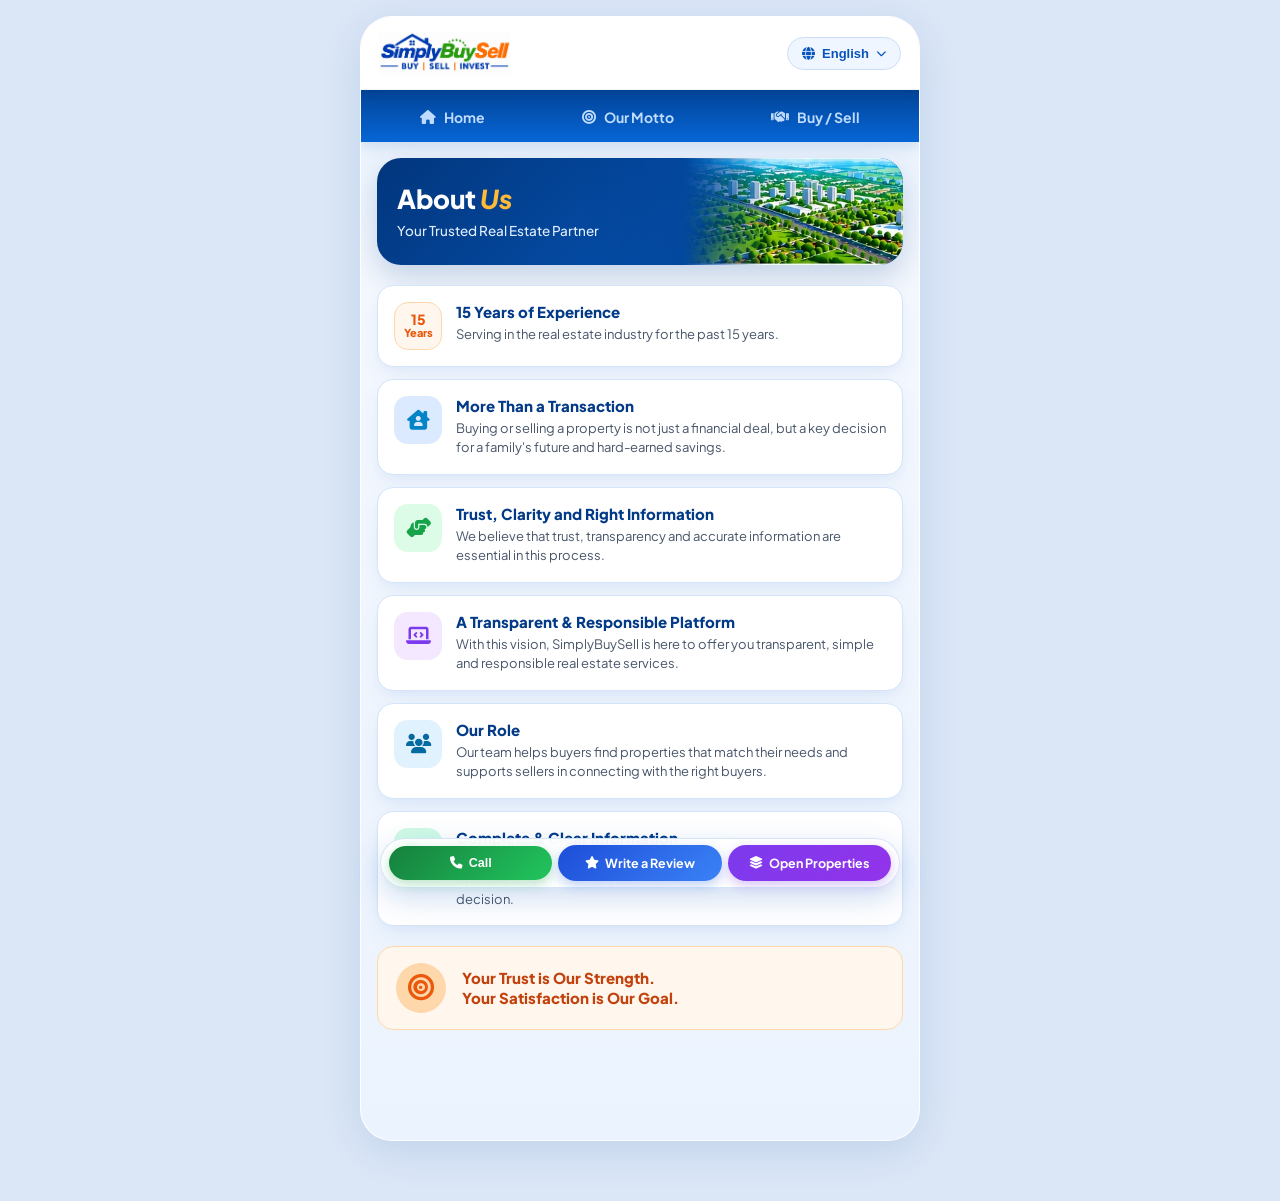
==== commit 5acb4819: "fix: resolve mobile choice card clipping, remove baked-in text from city banner, enable quick new-ta" ====
--- a/about.html
+++ b/about.html
@@ -27,15 +27,15 @@
 
       <!-- Top Nav Bar -->
       <nav class="top-nav-bar">
-        <a href="index.html" class="nav-tab-item">
+        <a href="index.html" class="nav-tab-item" target="_blank">
           <i class="fa-solid fa-house"></i>
           <span data-i18n="nav_home">Home</span>
         </a>
-        <a href="motto.html" class="nav-tab-item">
+        <a href="motto.html" class="nav-tab-item" target="_blank">
           <i class="fa-solid fa-bullseye"></i>
           <span data-i18n="nav_motto">Our Motto</span>
         </a>
-        <a href="buy.html" class="nav-tab-item">
+        <a href="buy.html" class="nav-tab-item" target="_blank">
           <i class="fa-solid fa-handshake"></i>
           <span data-i18n="nav_buy_sell">Buy / Sell</span>
         </a>
@@ -140,10 +140,10 @@
         <button onclick="openCallModal()" class="bottom-nav-pill pill-call-green">
           <i class="fa-solid fa-phone"></i> Call
         </button>
-        <a href="write-review.html" class="bottom-nav-pill pill-review-blue">
+        <a href="write-review.html" class="bottom-nav-pill pill-review-blue" target="_blank">
           <i class="fa-solid fa-star"></i> Write a Review
         </a>
-        <a href="properties.html" class="bottom-nav-pill pill-properties-purple">
+        <a href="properties.html" class="bottom-nav-pill pill-properties-purple" target="_blank">
           <i class="fa-solid fa-layer-group"></i> Open Properties
         </a>
       </nav>
--- a/assets/css/style.css
+++ b/assets/css/style.css
@@ -1423,16 +1423,19 @@
   font-style: italic;
 }
 
-/* Multi-Step Buy / Sell Form */
+/* Multi-Step Buy / Sell Form (Fixed mobile overflow from image copy 13.png) */
 .step-selection-card {
   background: #ffffff;
   border: 1.5px solid #d4e5f9;
   border-radius: var(--radius-lg);
-  padding: 16px;
+  padding: 14px;
   box-shadow: var(--card-shadow);
   display: flex;
   flex-direction: column;
   gap: 12px;
+  width: 100%;
+  box-sizing: border-box;
+  overflow: hidden;
 }
 
 .step-label {
@@ -1454,24 +1457,31 @@
   align-items: center;
   justify-content: center;
   font-size: 12.5px;
+  flex-shrink: 0;
 }
 
 .prop-type-choice-grid {
   display: grid;
   grid-template-columns: 1fr 1fr;
-  gap: 10px;
+  gap: 8px;
+  width: 100%;
+  box-sizing: border-box;
 }
 
 .prop-choice-card {
   border: 2px solid #d4e5f9;
-  border-radius: 14px;
-  padding: 10px;
-  display: flex;
-  align-items: center;
-  gap: 8px;
+  border-radius: 12px;
+  padding: 8px 6px;
+  display: flex;
+  align-items: center;
+  gap: 6px;
   cursor: pointer;
   transition: all 0.2s ease;
   background: #ffffff;
+  min-width: 0;
+  width: 100%;
+  box-sizing: border-box;
+  overflow: hidden;
 }
 
 .prop-choice-card.active, .prop-choice-card:hover {
@@ -1480,27 +1490,33 @@
 }
 
 .prop-choice-card img {
-  width: 50px;
-  height: 42px;
-  border-radius: 8px;
+  width: 40px;
+  height: 36px;
+  border-radius: 6px;
   object-fit: cover;
+  flex-shrink: 0;
 }
 
 .prop-choice-title {
-  font-size: 12.5px;
+  font-size: 11.5px;
   font-weight: 800;
   color: #0f172a;
   flex: 1;
+  min-width: 0;
+  line-height: 1.25;
+  word-break: break-word;
+  overflow-wrap: break-word;
 }
 
 .prop-choice-radio {
-  width: 18px;
-  height: 18px;
+  width: 16px;
+  height: 16px;
   border-radius: 50%;
   border: 2px solid #cbd5e1;
   display: flex;
   align-items: center;
   justify-content: center;
+  flex-shrink: 0;
 }
 
 .prop-choice-card.active .prop-choice-radio {
@@ -1509,8 +1525,8 @@
 
 .prop-choice-card.active .prop-choice-radio::after {
   content: '';
-  width: 8px;
-  height: 8px;
+  width: 7px;
+  height: 7px;
   border-radius: 50%;
   background: #ff6801;
 }
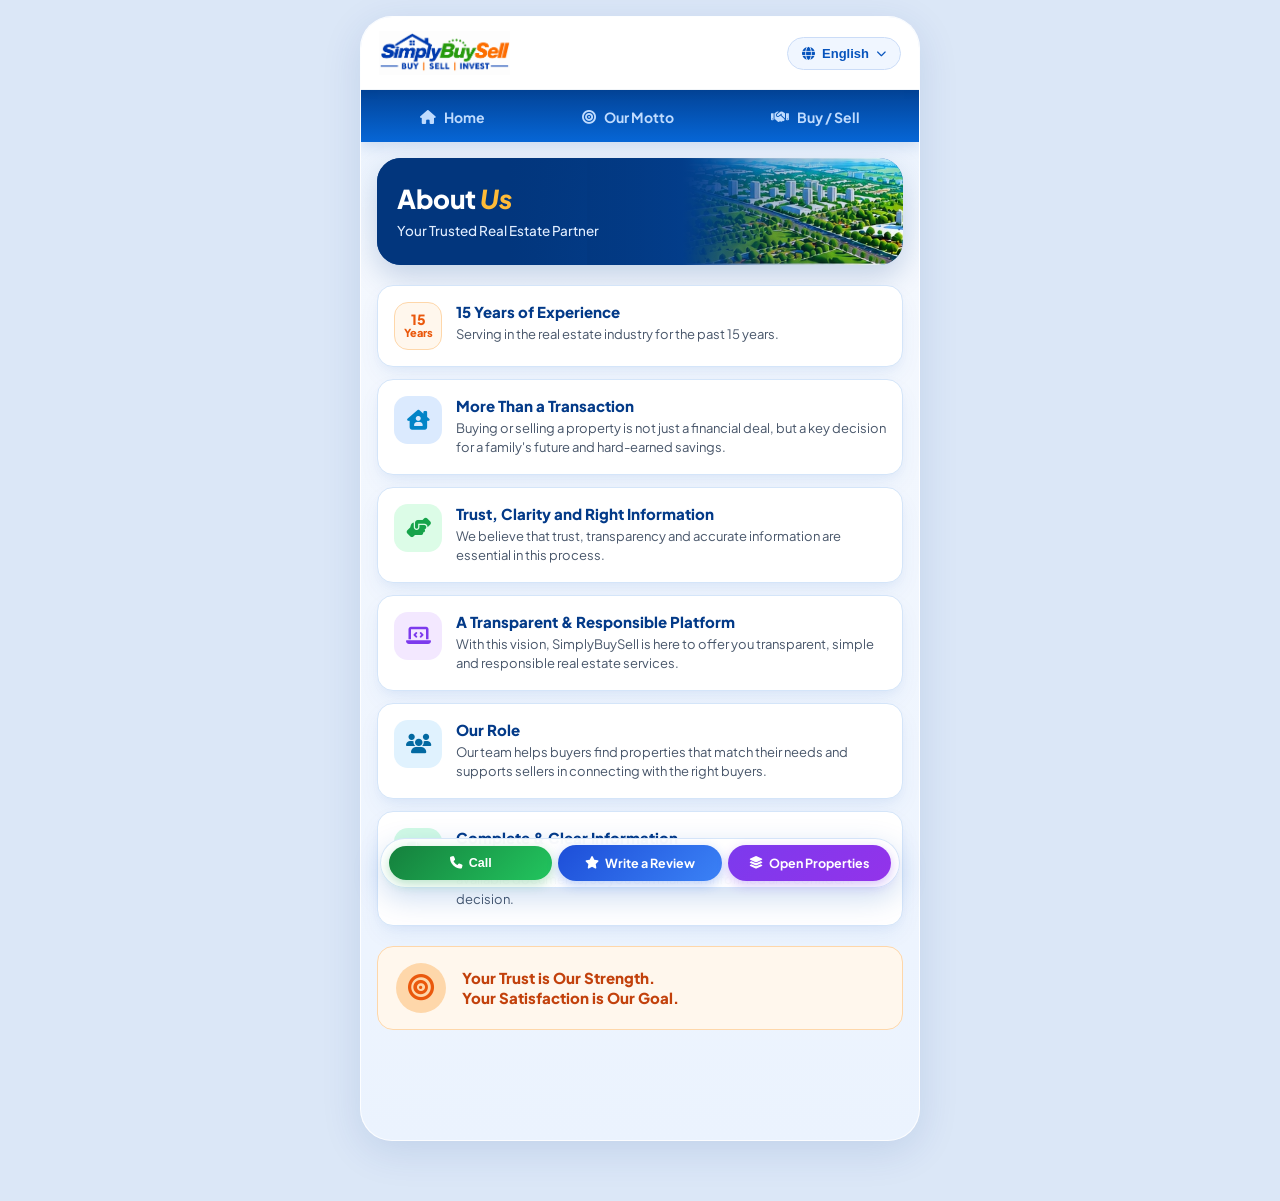
==== commit caa098a9: "fix: remove mask black glitch, eliminate new tab flash, enable instant smooth section opening" ====
--- a/about.html
+++ b/about.html
@@ -7,6 +7,8 @@
   <link rel="icon" type="image/png" href="assets/images/logo.png">
   <link rel="stylesheet" href="https://cdnjs.cloudflare.com/ajax/libs/font-awesome/6.5.1/css/all.min.css">
   <link rel="stylesheet" href="assets/css/style.css">
+  <meta name="color-scheme" content="light">
+  <meta name="theme-color" content="#033a88">
 </head>
 <body>
 
@@ -27,15 +29,15 @@
 
       <!-- Top Nav Bar -->
       <nav class="top-nav-bar">
-        <a href="index.html" class="nav-tab-item" target="_blank">
+        <a href="index.html" class="nav-tab-item">
           <i class="fa-solid fa-house"></i>
           <span data-i18n="nav_home">Home</span>
         </a>
-        <a href="motto.html" class="nav-tab-item" target="_blank">
+        <a href="motto.html" class="nav-tab-item">
           <i class="fa-solid fa-bullseye"></i>
           <span data-i18n="nav_motto">Our Motto</span>
         </a>
-        <a href="buy.html" class="nav-tab-item" target="_blank">
+        <a href="buy.html" class="nav-tab-item">
           <i class="fa-solid fa-handshake"></i>
           <span data-i18n="nav_buy_sell">Buy / Sell</span>
         </a>
@@ -140,10 +142,10 @@
         <button onclick="openCallModal()" class="bottom-nav-pill pill-call-green">
           <i class="fa-solid fa-phone"></i> Call
         </button>
-        <a href="write-review.html" class="bottom-nav-pill pill-review-blue" target="_blank">
+        <a href="write-review.html" class="bottom-nav-pill pill-review-blue">
           <i class="fa-solid fa-star"></i> Write a Review
         </a>
-        <a href="properties.html" class="bottom-nav-pill pill-properties-purple" target="_blank">
+        <a href="properties.html" class="bottom-nav-pill pill-properties-purple">
           <i class="fa-solid fa-layer-group"></i> Open Properties
         </a>
       </nav>
--- a/assets/css/style.css
+++ b/assets/css/style.css
@@ -36,11 +36,13 @@
 
 html {
   scroll-behavior: smooth;
+  background-color: #dbe7f7;
+  color-scheme: light;
 }
 
 body {
   font-family: var(--font-family);
-  background: #dbe7f7;
+  background-color: #dbe7f7;
   color: var(--text-main);
   min-height: 100vh;
   display: flex;
@@ -49,6 +51,7 @@
   justify-content: flex-start;
   overflow-x: hidden;
   -webkit-font-smoothing: antialiased;
+  color-scheme: light;
 }
 
 /* Master App Viewport Container */
@@ -210,10 +213,8 @@
   height: 100%;
   object-fit: cover;
   opacity: 0;
-  transition: opacity 1s cubic-bezier(0.4, 0, 0.2, 1), transform 6s ease-out;
-  transform: scale(1.04);
-  mask-image: linear-gradient(to right, transparent 0%, black 45%);
-  -webkit-mask-image: linear-gradient(to right, transparent 0%, black 45%);
+  transition: opacity 0.8s cubic-bezier(0.4, 0, 0.2, 1), transform 5s ease-out;
+  transform: scale(1.03);
 }
 
 .hero-slide-img.active {
@@ -331,8 +332,15 @@
   height: 100%;
   object-fit: cover;
   z-index: 1;
-  mask-image: linear-gradient(to right, transparent 0%, black 40%);
-  -webkit-mask-image: linear-gradient(to right, transparent 0%, black 40%);
+}
+
+.page-title-banner::after {
+  content: "";
+  position: absolute;
+  inset: 0;
+  background: linear-gradient(90deg, #02367d 25%, rgba(2, 54, 125, 0.6) 55%, transparent 100%);
+  z-index: 2;
+  pointer-events: none;
 }
 
 .page-title-banner .banner-content {
@@ -1894,11 +1902,11 @@
 .toast-notice.success i { color: #22c55e; }
 .toast-notice.info i { color: #38bdf8; }
 
-/* Scroll-triggered reveal animations */
+/* Smooth Section Transitions - immediately visible and smooth */
 .reveal-on-scroll {
-  opacity: 0;
-  transform: translateY(20px);
-  transition: opacity 0.6s cubic-bezier(0.16, 1, 0.3, 1), transform 0.6s cubic-bezier(0.16, 1, 0.3, 1);
+  opacity: 1;
+  transform: translateY(0);
+  transition: opacity 0.25s ease-out, transform 0.25s ease-out;
 }
 
 .reveal-on-scroll.is-revealed {
